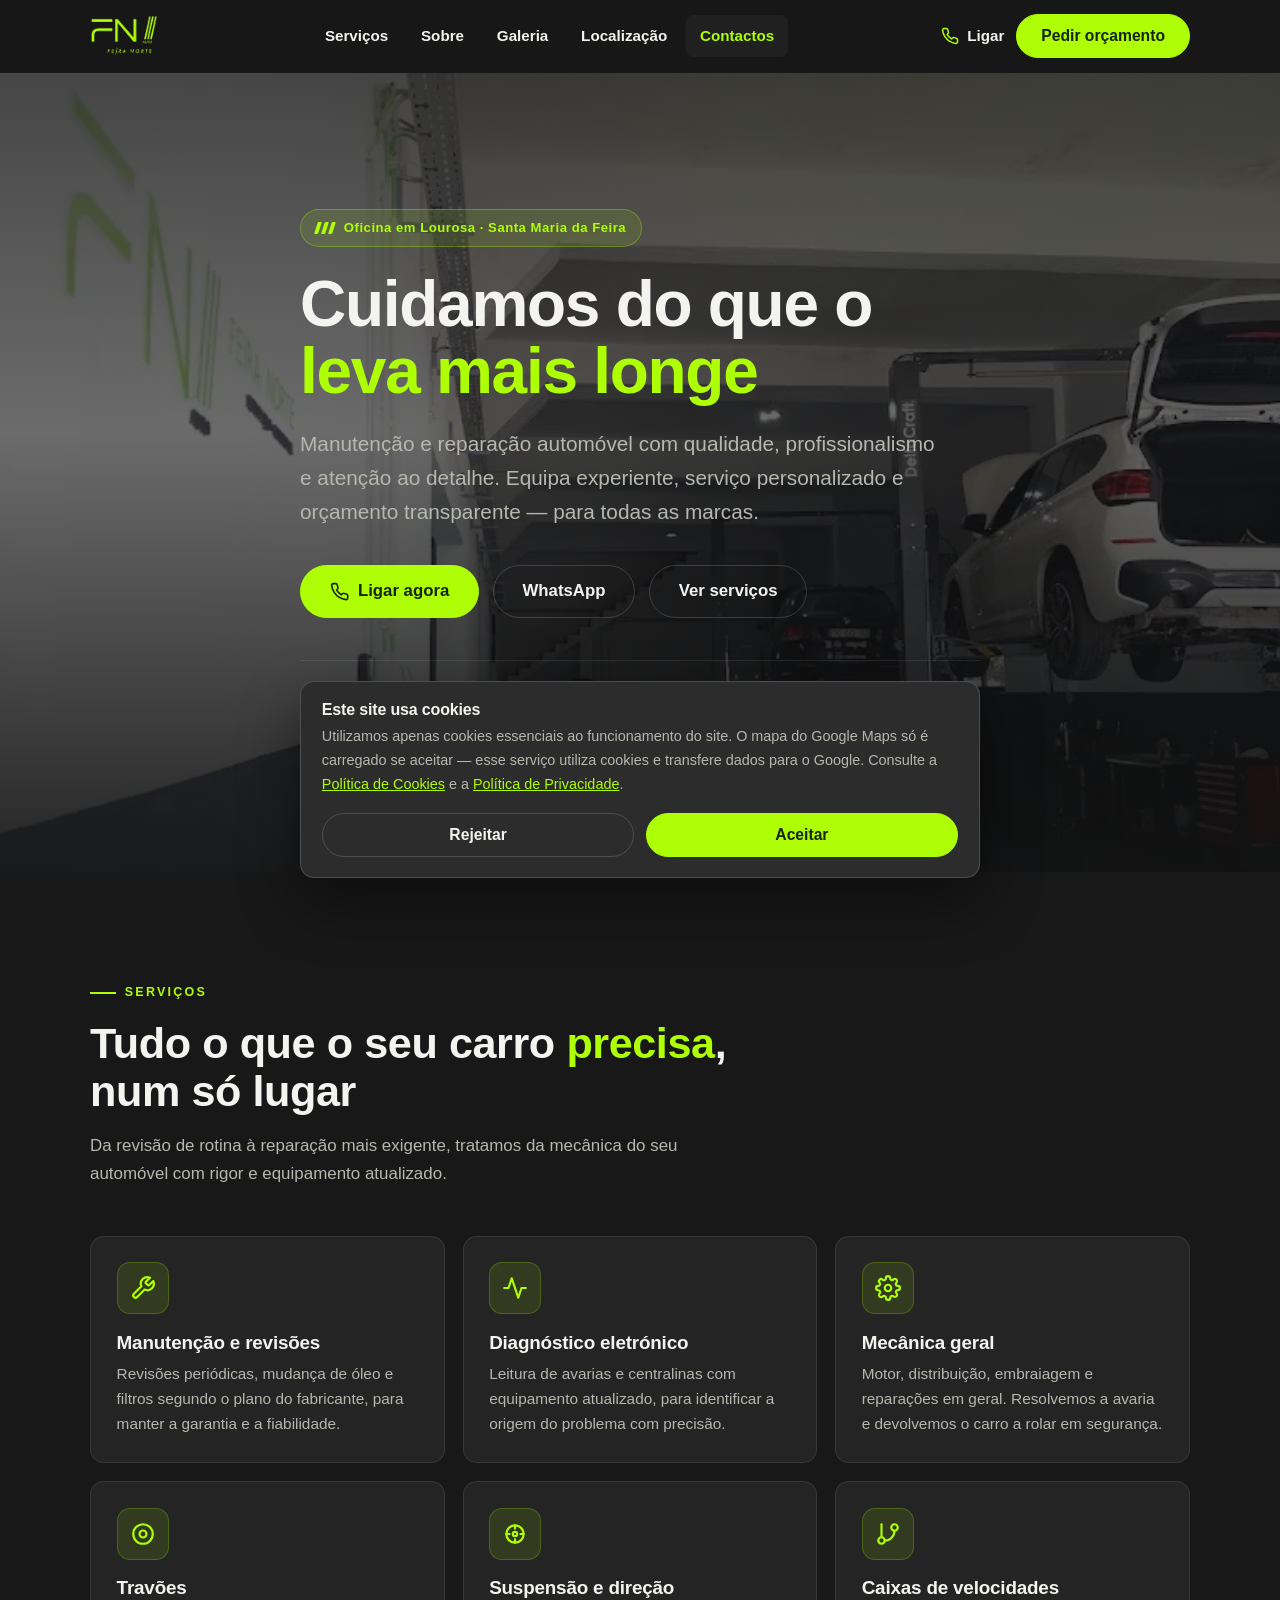
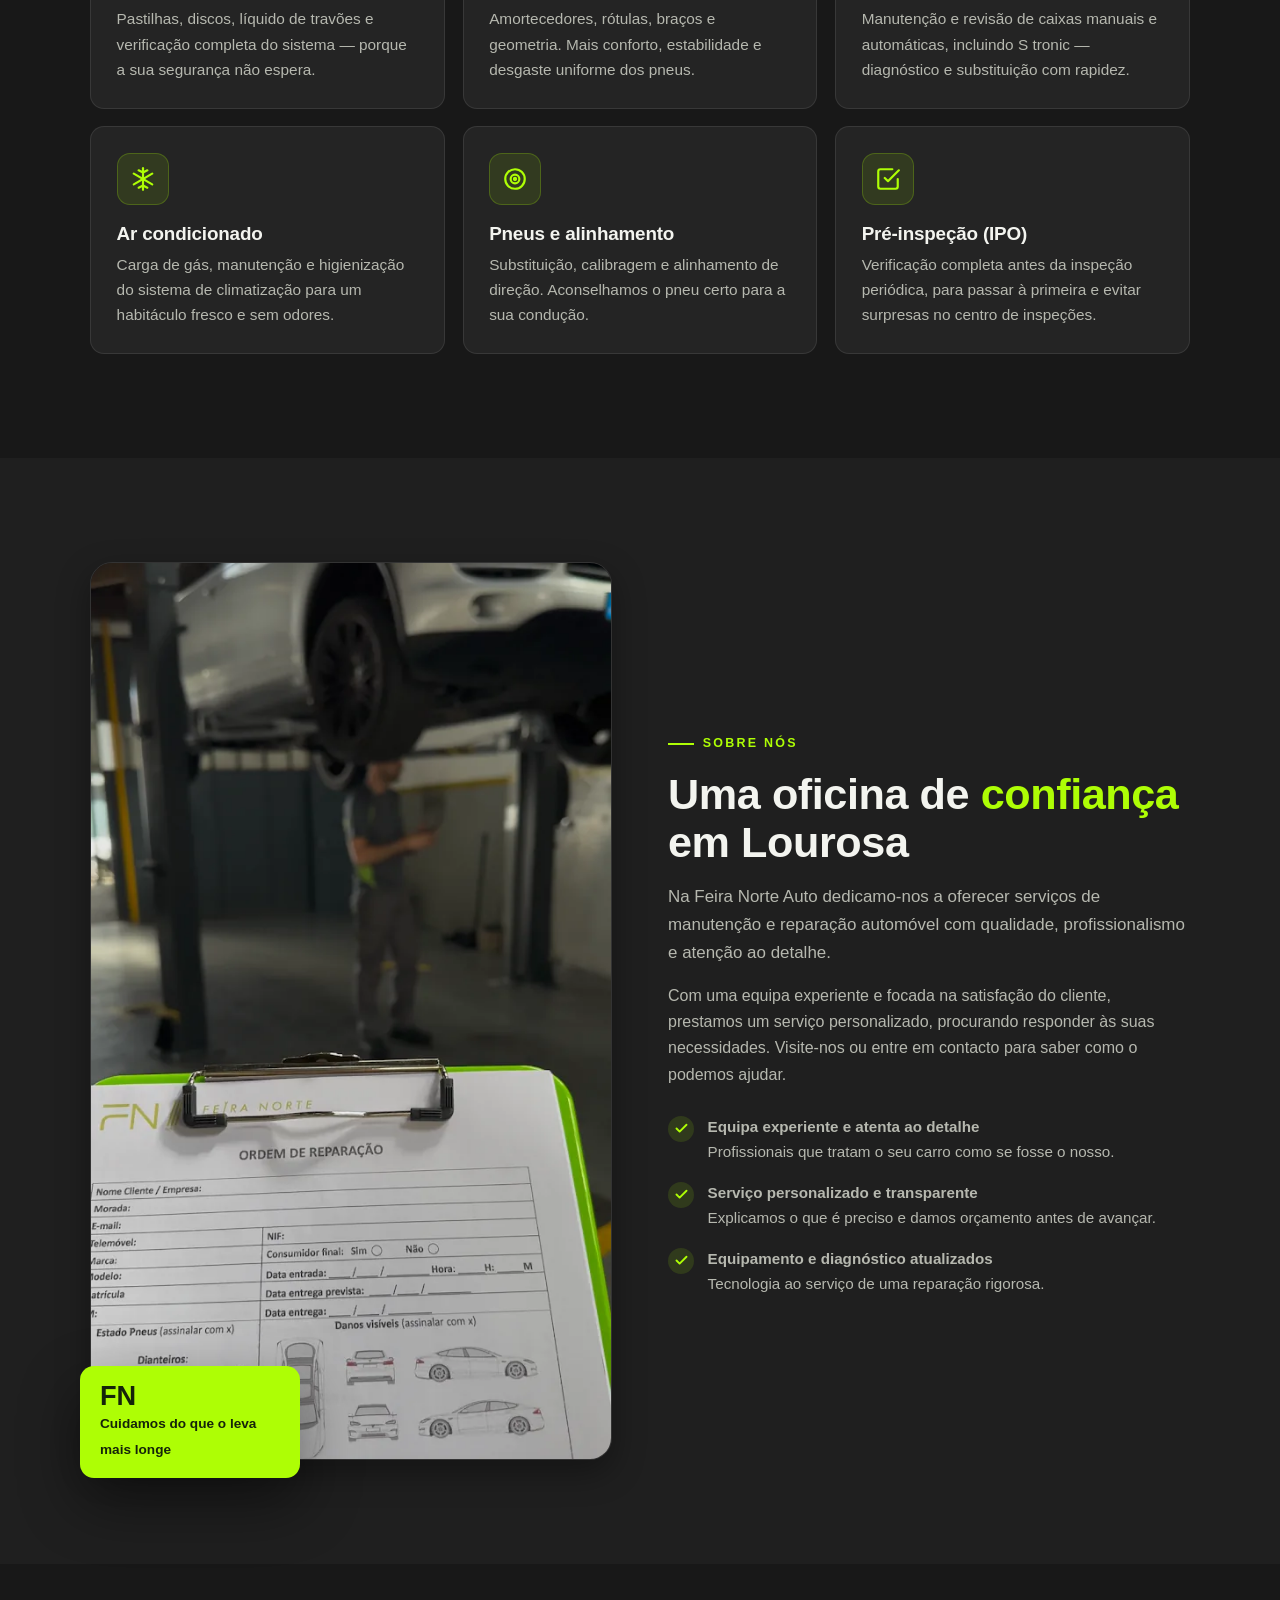
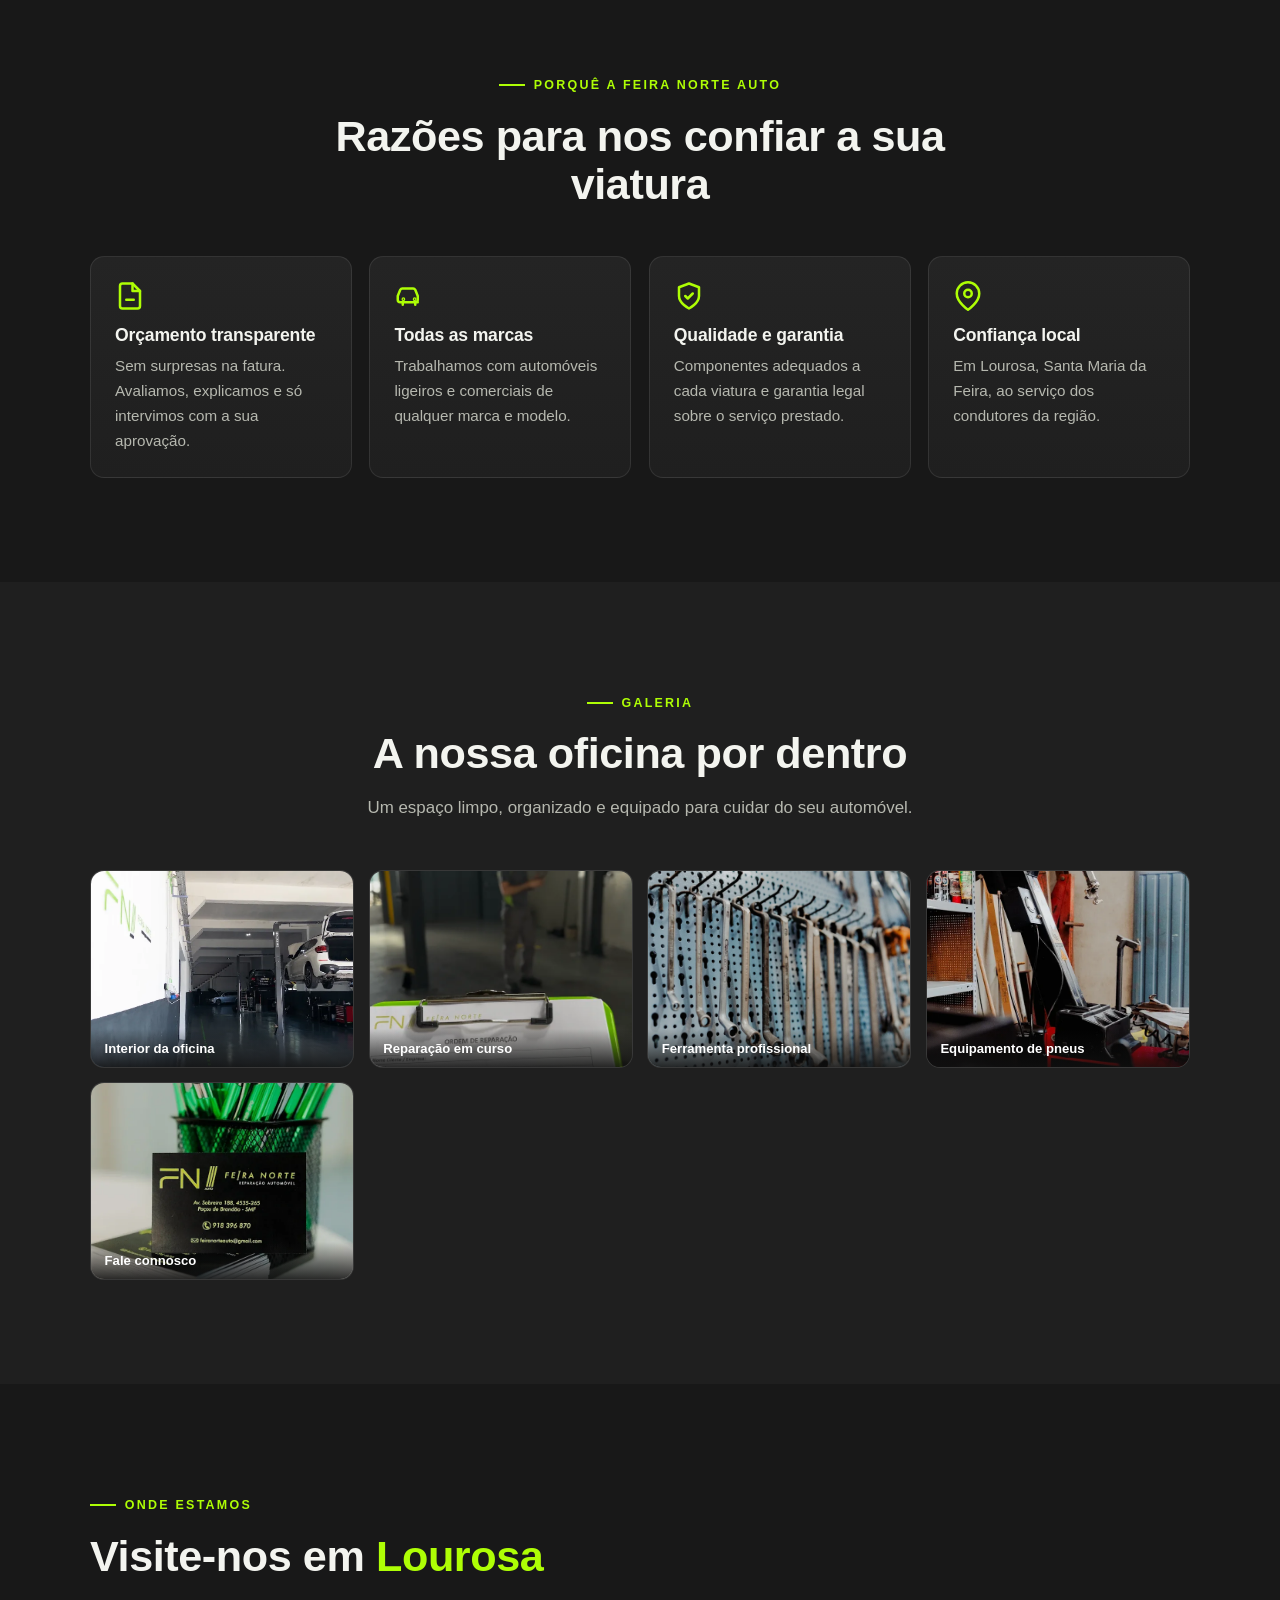
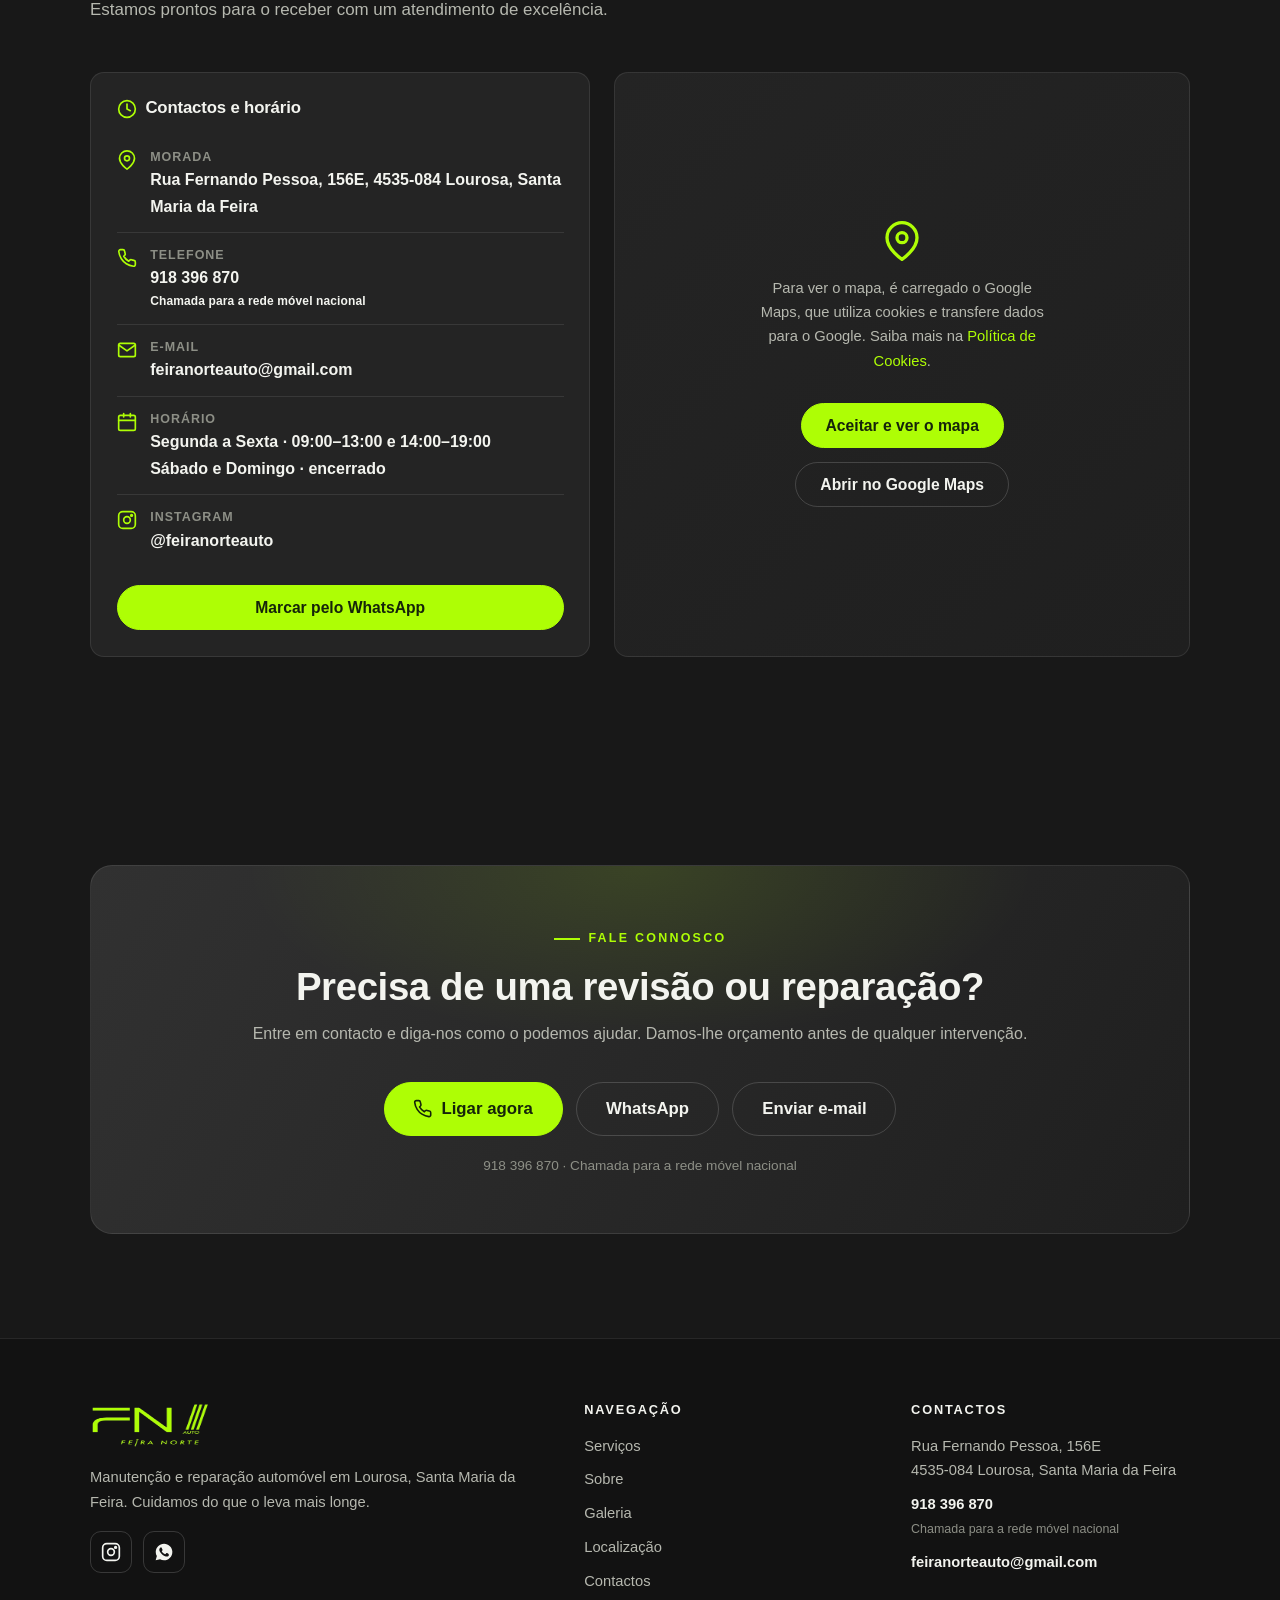
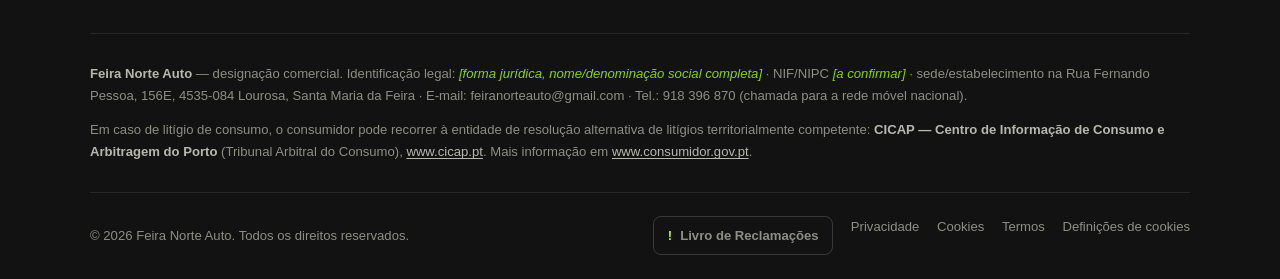
==== index.html @ 7f732c65 "Site institucional Feira Norte Auto (v1) Site estático responsivo para a oficina de reparação automó" ====
<!doctype html>
<html lang="pt-PT">
<head>
  <meta charset="utf-8">
  <meta name="viewport" content="width=device-width, initial-scale=1">
  <title>Feira Norte Auto — Oficina de Reparação Automóvel em Lourosa</title>
  <meta name="description" content="Oficina de reparação automóvel em Lourosa, Santa Maria da Feira. Manutenção, revisões, diagnóstico, travões, suspensão, ar condicionado e pneus. Mecânica geral para todas as marcas. Cuidamos do que o leva mais longe.">
  <link rel="canonical" href="https://renatovalente5.github.io/FeiraNorteAuto/">
  <meta name="theme-color" content="#181818">
  <meta name="robots" content="index, follow">

  <!-- Open Graph / Twitter -->
  <meta property="og:type" content="website">
  <meta property="og:locale" content="pt_PT">
  <meta property="og:site_name" content="Feira Norte Auto">
  <meta property="og:title" content="Feira Norte Auto — Oficina de Reparação Automóvel em Lourosa">
  <meta property="og:description" content="Manutenção e reparação automóvel com qualidade, profissionalismo e atenção ao detalhe. Mecânica geral em Lourosa, Santa Maria da Feira.">
  <meta property="og:url" content="https://renatovalente5.github.io/FeiraNorteAuto/">
  <meta property="og:image" content="https://renatovalente5.github.io/FeiraNorteAuto/assets/img/og-image.jpg">
  <meta property="og:image:width" content="1200">
  <meta property="og:image:height" content="630">
  <meta property="og:image:alt" content="Logótipo Feira Norte Auto sobre o interior da oficina">
  <meta name="twitter:card" content="summary_large_image">
  <meta name="twitter:title" content="Feira Norte Auto — Oficina de Reparação Automóvel em Lourosa">
  <meta name="twitter:description" content="Mecânica geral, revisões, diagnóstico e mais. Cuidamos do que o leva mais longe.">
  <meta name="twitter:image" content="https://renatovalente5.github.io/FeiraNorteAuto/assets/img/og-image.jpg">
  <meta name="twitter:image:alt" content="Logótipo Feira Norte Auto sobre o interior da oficina">

  <!-- Favicons -->
  <link rel="icon" href="assets/favicon/favicon.ico" sizes="any">
  <link rel="icon" type="image/png" href="assets/favicon/favicon-32.png" sizes="32x32">
  <link rel="apple-touch-icon" href="assets/favicon/apple-touch-icon.png">
  <link rel="manifest" href="site.webmanifest">

  <link rel="preload" as="image" href="assets/img/oficina-interior.webp">
  <link rel="stylesheet" href="assets/css/styles.css?v=1">

  <script type="application/ld+json">
  {
    "@context": "https://schema.org",
    "@type": "AutoRepair",
    "@id": "https://renatovalente5.github.io/FeiraNorteAuto/#business",
    "name": "Feira Norte Auto",
    "image": "https://renatovalente5.github.io/FeiraNorteAuto/assets/img/og-image.jpg",
    "logo": "https://renatovalente5.github.io/FeiraNorteAuto/assets/img/logo.png",
    "url": "https://renatovalente5.github.io/FeiraNorteAuto/",
    "telephone": "+351918396870",
    "email": "feiranorteauto@gmail.com",
    "slogan": "Cuidamos do que o leva mais longe",
    "priceRange": "€€",
    "currenciesAccepted": "EUR",
    "address": {
      "@type": "PostalAddress",
      "streetAddress": "Rua Fernando Pessoa, 156E",
      "addressLocality": "Lourosa",
      "postalCode": "4535-084",
      "addressRegion": "Aveiro",
      "addressCountry": "PT"
    },
    "areaServed": ["Lourosa", "Santa Maria da Feira", "Aveiro"],
    "sameAs": ["https://www.instagram.com/feiranorteauto/"],
    "makesOffer": [
      { "@type": "Offer", "itemOffered": { "@type": "Service", "name": "Manutenção e revisões" } },
      { "@type": "Offer", "itemOffered": { "@type": "Service", "name": "Diagnóstico eletrónico" } },
      { "@type": "Offer", "itemOffered": { "@type": "Service", "name": "Mecânica geral" } },
      { "@type": "Offer", "itemOffered": { "@type": "Service", "name": "Travões" } },
      { "@type": "Offer", "itemOffered": { "@type": "Service", "name": "Suspensão e direção" } },
      { "@type": "Offer", "itemOffered": { "@type": "Service", "name": "Ar condicionado" } },
      { "@type": "Offer", "itemOffered": { "@type": "Service", "name": "Pneus e alinhamento" } },
      { "@type": "Offer", "itemOffered": { "@type": "Service", "name": "Pré-inspeção" } }
    ]
  }
  </script>
</head>
<body>
  <a class="skip-link" href="#main">Saltar para o conteúdo</a>

  <!-- ============ HEADER ============ -->
  <header class="site-header">
    <div class="container nav">
      <a class="brand" href="index.html" aria-label="Feira Norte Auto — página inicial">
        <img src="assets/img/logo.png" alt="Feira Norte Auto" width="120" height="74">
      </a>

      <nav class="nav__links" aria-label="Navegação principal">
        <a href="#servicos">Serviços</a>
        <a href="#sobre">Sobre</a>
        <a href="#galeria">Galeria</a>
        <a href="#localizacao">Localização</a>
        <a href="#contactos">Contactos</a>
      </nav>

      <div class="nav__cta">
        <a class="nav__phone" href="tel:+351918396870" aria-label="Ligar para a Feira Norte Auto">
          <svg viewBox="0 0 24 24" fill="none" stroke="currentColor" stroke-width="2" stroke-linecap="round" stroke-linejoin="round" aria-hidden="true"><path d="M22 16.92v3a2 2 0 0 1-2.18 2 19.79 19.79 0 0 1-8.63-3.07 19.5 19.5 0 0 1-6-6 19.79 19.79 0 0 1-3.07-8.67A2 2 0 0 1 4.11 2h3a2 2 0 0 1 2 1.72c.13.96.36 1.9.7 2.81a2 2 0 0 1-.45 2.11L8.09 9.91a16 16 0 0 0 6 6l1.27-1.27a2 2 0 0 1 2.11-.45c.9.34 1.85.57 2.81.7A2 2 0 0 1 22 16.92z"/></svg>
          Ligar
        </a>
        <a class="btn btn--primary" href="#contactos">Pedir orçamento</a>
      </div>

      <button class="nav__toggle" type="button" aria-label="Abrir menu" aria-expanded="false" aria-controls="mobile-nav">
        <svg class="icon-open" viewBox="0 0 24 24" fill="none" stroke="currentColor" stroke-width="2" stroke-linecap="round" aria-hidden="true"><line x1="3" y1="6" x2="21" y2="6"/><line x1="3" y1="12" x2="21" y2="12"/><line x1="3" y1="18" x2="21" y2="18"/></svg>
        <svg class="icon-close" viewBox="0 0 24 24" fill="none" stroke="currentColor" stroke-width="2" stroke-linecap="round" aria-hidden="true"><line x1="18" y1="6" x2="6" y2="18"/><line x1="6" y1="6" x2="18" y2="18"/></svg>
      </button>
    </div>

    <nav class="nav__links--mobile" id="mobile-nav" aria-label="Navegação principal (telemóvel)">
      <a href="#servicos">Serviços</a>
      <a href="#sobre">Sobre</a>
      <a href="#galeria">Galeria</a>
      <a href="#localizacao">Localização</a>
      <a href="#contactos">Contactos</a>
      <a class="btn btn--primary btn--block" href="tel:+351918396870">Ligar agora</a>
      <a class="btn btn--ghost btn--block" href="https://wa.me/351918396870" target="_blank" rel="noopener">WhatsApp</a>
    </nav>
  </header>

  <main id="main">

    <!-- ============ HERO ============ -->
    <section class="hero">
      <div class="hero__bg" style="background-image:url('assets/img/oficina-interior.webp')"></div>
      <div class="container hero__inner">
        <span class="hero__tag"><span class="slashes" aria-hidden="true"><i></i><i></i><i></i></span> Oficina em Lourosa · Santa Maria da Feira</span>
        <h1>Cuidamos do que o <span class="accent">leva mais longe</span></h1>
        <p class="hero__lead">Manutenção e reparação automóvel com qualidade, profissionalismo e atenção ao detalhe. Equipa experiente, serviço personalizado e orçamento transparente — para todas as marcas.</p>
        <div class="hero__actions">
          <a class="btn btn--primary btn--lg" href="tel:+351918396870">
            <svg viewBox="0 0 24 24" fill="none" stroke="currentColor" stroke-width="2" stroke-linecap="round" stroke-linejoin="round" aria-hidden="true"><path d="M22 16.92v3a2 2 0 0 1-2.18 2 19.79 19.79 0 0 1-8.63-3.07 19.5 19.5 0 0 1-6-6 19.79 19.79 0 0 1-3.07-8.67A2 2 0 0 1 4.11 2h3a2 2 0 0 1 2 1.72c.13.96.36 1.9.7 2.81a2 2 0 0 1-.45 2.11L8.09 9.91a16 16 0 0 0 6 6l1.27-1.27a2 2 0 0 1 2.11-.45c.9.34 1.85.57 2.81.7A2 2 0 0 1 22 16.92z"/></svg>
            Ligar agora
          </a>
          <a class="btn btn--ghost btn--lg" href="https://wa.me/351918396870" target="_blank" rel="noopener">WhatsApp</a>
          <a class="btn btn--ghost btn--lg" href="#servicos">Ver serviços</a>
        </div>
        <div class="hero__meta">
          <div>
            <svg viewBox="0 0 24 24" fill="none" stroke="currentColor" stroke-width="2" stroke-linecap="round" stroke-linejoin="round" aria-hidden="true"><path d="M21 10c0 7-9 13-9 13s-9-6-9-13a9 9 0 0 1 18 0z"/><circle cx="12" cy="10" r="3"/></svg>
            <span>Rua Fernando Pessoa, 156E<small>4535-084 Lourosa</small></span>
          </div>
          <div>
            <svg viewBox="0 0 24 24" fill="none" stroke="currentColor" stroke-width="2" stroke-linecap="round" stroke-linejoin="round" aria-hidden="true"><path d="M14.7 6.3a1 1 0 0 0 0 1.4l1.6 1.6a1 1 0 0 0 1.4 0l3.77-3.77a6 6 0 0 1-7.94 7.94l-6.91 6.91a2.12 2.12 0 0 1-3-3l6.91-6.91a6 6 0 0 1 7.94-7.94l-3.76 3.76z"/></svg>
            <span>Mecânica geral<small>Diagnóstico e reparação</small></span>
          </div>
          <div>
            <svg viewBox="0 0 24 24" fill="none" stroke="currentColor" stroke-width="2" stroke-linecap="round" stroke-linejoin="round" aria-hidden="true"><path d="M9 11l3 3L22 4"/><path d="M21 12v7a2 2 0 0 1-2 2H5a2 2 0 0 1-2-2V5a2 2 0 0 1 2-2h11"/></svg>
            <span>Todas as marcas<small>Ligeiros e comerciais</small></span>
          </div>
        </div>
      </div>
    </section>

    <!-- ============ SERVIÇOS ============ -->
    <section class="section" id="servicos">
      <div class="container">
        <div class="section__head">
          <span class="eyebrow">Serviços</span>
          <h2 class="section__title">Tudo o que o seu carro <em>precisa</em>, num só lugar</h2>
          <p class="section__lead">Da revisão de rotina à reparação mais exigente, tratamos da mecânica do seu automóvel com rigor e equipamento atualizado.</p>
        </div>

        <div class="cards">
          <article class="card">
            <div class="card__icon"><svg viewBox="0 0 24 24" fill="none" stroke="currentColor" stroke-width="2" stroke-linecap="round" stroke-linejoin="round" aria-hidden="true"><path d="M14.7 6.3a1 1 0 0 0 0 1.4l1.6 1.6a1 1 0 0 0 1.4 0l3.77-3.77a6 6 0 0 1-7.94 7.94l-6.91 6.91a2.12 2.12 0 0 1-3-3l6.91-6.91a6 6 0 0 1 7.94-7.94l-3.76 3.76z"/></svg></div>
            <h3>Manutenção e revisões</h3>
            <p>Revisões periódicas, mudança de óleo e filtros segundo o plano do fabricante, para manter a garantia e a fiabilidade.</p>
          </article>
          <article class="card">
            <div class="card__icon"><svg viewBox="0 0 24 24" fill="none" stroke="currentColor" stroke-width="2" stroke-linecap="round" stroke-linejoin="round" aria-hidden="true"><path d="M22 12h-4l-3 9L9 3l-3 9H2"/></svg></div>
            <h3>Diagnóstico eletrónico</h3>
            <p>Leitura de avarias e centralinas com equipamento atualizado, para identificar a origem do problema com precisão.</p>
          </article>
          <article class="card">
            <div class="card__icon"><svg viewBox="0 0 24 24" fill="none" stroke="currentColor" stroke-width="2" stroke-linecap="round" stroke-linejoin="round" aria-hidden="true"><circle cx="12" cy="12" r="3"/><path d="M19.4 15a1.65 1.65 0 0 0 .33 1.82l.06.06a2 2 0 1 1-2.83 2.83l-.06-.06a1.65 1.65 0 0 0-1.82-.33 1.65 1.65 0 0 0-1 1.51V21a2 2 0 0 1-4 0v-.09A1.65 1.65 0 0 0 9 19.4a1.65 1.65 0 0 0-1.82.33l-.06.06a2 2 0 1 1-2.83-2.83l.06-.06a1.65 1.65 0 0 0 .33-1.82 1.65 1.65 0 0 0-1.51-1H3a2 2 0 0 1 0-4h.09A1.65 1.65 0 0 0 4.6 9a1.65 1.65 0 0 0-.33-1.82l-.06-.06a2 2 0 1 1 2.83-2.83l.06.06a1.65 1.65 0 0 0 1.82.33H9a1.65 1.65 0 0 0 1-1.51V3a2 2 0 0 1 4 0v.09a1.65 1.65 0 0 0 1 1.51 1.65 1.65 0 0 0 1.82-.33l.06-.06a2 2 0 1 1 2.83 2.83l-.06.06a1.65 1.65 0 0 0-.33 1.82V9a1.65 1.65 0 0 0 1.51 1H21a2 2 0 0 1 0 4h-.09a1.65 1.65 0 0 0-1.51 1z"/></svg></div>
            <h3>Mecânica geral</h3>
            <p>Motor, distribuição, embraiagem e reparações em geral. Resolvemos a avaria e devolvemos o carro a rolar em segurança.</p>
          </article>
          <article class="card">
            <div class="card__icon"><svg viewBox="0 0 24 24" fill="none" stroke="currentColor" stroke-width="2" stroke-linecap="round" stroke-linejoin="round" aria-hidden="true"><circle cx="12" cy="12" r="9"/><circle cx="12" cy="12" r="3.2"/></svg></div>
            <h3>Travões</h3>
            <p>Pastilhas, discos, líquido de travões e verificação completa do sistema — porque a sua segurança não espera.</p>
          </article>
          <article class="card">
            <div class="card__icon"><svg viewBox="0 0 24 24" fill="none" stroke="currentColor" stroke-width="2" stroke-linecap="round" stroke-linejoin="round" aria-hidden="true"><circle cx="12" cy="12" r="8"/><path d="M12 4v3M12 17v3M4 12h3M17 12h3"/><circle cx="12" cy="12" r="2"/></svg></div>
            <h3>Suspensão e direção</h3>
            <p>Amortecedores, rótulas, braços e geometria. Mais conforto, estabilidade e desgaste uniforme dos pneus.</p>
          </article>
          <article class="card">
            <div class="card__icon"><svg viewBox="0 0 24 24" fill="none" stroke="currentColor" stroke-width="2" stroke-linecap="round" stroke-linejoin="round" aria-hidden="true"><line x1="6" y1="3" x2="6" y2="15"/><circle cx="18" cy="6" r="3"/><circle cx="6" cy="18" r="3"/><path d="M18 9a9 9 0 0 1-9 9"/></svg></div>
            <h3>Caixas de velocidades</h3>
            <p>Manutenção e revisão de caixas manuais e automáticas, incluindo S tronic — diagnóstico e substituição com rapidez.</p>
          </article>
          <article class="card">
            <div class="card__icon"><svg viewBox="0 0 24 24" fill="none" stroke="currentColor" stroke-width="2" stroke-linecap="round" stroke-linejoin="round" aria-hidden="true"><line x1="12" y1="2" x2="12" y2="22"/><path d="M12 6l4-2M12 6 8 4M12 18l4 2M12 18l-4 2"/><line x1="3.5" y1="7" x2="20.5" y2="17"/><line x1="20.5" y1="7" x2="3.5" y2="17"/></svg></div>
            <h3>Ar condicionado</h3>
            <p>Carga de gás, manutenção e higienização do sistema de climatização para um habitáculo fresco e sem odores.</p>
          </article>
          <article class="card">
            <div class="card__icon"><svg viewBox="0 0 24 24" fill="none" stroke="currentColor" stroke-width="2" stroke-linecap="round" stroke-linejoin="round" aria-hidden="true"><circle cx="12" cy="12" r="9"/><circle cx="12" cy="12" r="4"/><circle cx="12" cy="12" r="1"/></svg></div>
            <h3>Pneus e alinhamento</h3>
            <p>Substituição, calibragem e alinhamento de direção. Aconselhamos o pneu certo para a sua condução.</p>
          </article>
          <article class="card">
            <div class="card__icon"><svg viewBox="0 0 24 24" fill="none" stroke="currentColor" stroke-width="2" stroke-linecap="round" stroke-linejoin="round" aria-hidden="true"><path d="M9 11l3 3L22 4"/><path d="M21 12v7a2 2 0 0 1-2 2H5a2 2 0 0 1-2-2V5a2 2 0 0 1 2-2h11"/></svg></div>
            <h3>Pré-inspeção (IPO)</h3>
            <p>Verificação completa antes da inspeção periódica, para passar à primeira e evitar surpresas no centro de inspeções.</p>
          </article>
        </div>
      </div>
    </section>

    <!-- ============ SOBRE ============ -->
    <section class="section section--alt" id="sobre">
      <div class="container about">
        <div class="about__media">
          <img src="assets/img/reparacao-trabalho.webp" alt="Mecânico da Feira Norte Auto a trabalhar numa viatura no elevador, com a ordem de reparação na mão" width="592" height="1020" loading="lazy">
          <div class="about__badge">
            <strong>FN</strong>
            <span>Cuidamos do que o leva mais longe</span>
          </div>
        </div>
        <div class="about__body">
          <span class="eyebrow">Sobre nós</span>
          <h2 class="section__title">Uma oficina de <em>confiança</em> em Lourosa</h2>
          <p class="section__lead">Na Feira Norte Auto dedicamo-nos a oferecer serviços de manutenção e reparação automóvel com qualidade, profissionalismo e atenção ao detalhe.</p>
          <p style="color:var(--muted)">Com uma equipa experiente e focada na satisfação do cliente, prestamos um serviço personalizado, procurando responder às suas necessidades. Visite-nos ou entre em contacto para saber como o podemos ajudar.</p>
          <ul class="feature-list">
            <li><span class="tick"><svg viewBox="0 0 24 24" fill="none" stroke="currentColor" stroke-width="3" stroke-linecap="round" stroke-linejoin="round" aria-hidden="true"><polyline points="20 6 9 17 4 12"/></svg></span><span><strong>Equipa experiente e atenta ao detalhe</strong>Profissionais que tratam o seu carro como se fosse o nosso.</span></li>
            <li><span class="tick"><svg viewBox="0 0 24 24" fill="none" stroke="currentColor" stroke-width="3" stroke-linecap="round" stroke-linejoin="round" aria-hidden="true"><polyline points="20 6 9 17 4 12"/></svg></span><span><strong>Serviço personalizado e transparente</strong>Explicamos o que é preciso e damos orçamento antes de avançar.</span></li>
            <li><span class="tick"><svg viewBox="0 0 24 24" fill="none" stroke="currentColor" stroke-width="3" stroke-linecap="round" stroke-linejoin="round" aria-hidden="true"><polyline points="20 6 9 17 4 12"/></svg></span><span><strong>Equipamento e diagnóstico atualizados</strong>Tecnologia ao serviço de uma reparação rigorosa.</span></li>
          </ul>
        </div>
      </div>
    </section>

    <!-- ============ PORQUÊ NÓS ============ -->
    <section class="section" id="porque">
      <div class="container">
        <div class="section__head center">
          <span class="eyebrow">Porquê a Feira Norte Auto</span>
          <h2 class="section__title">Razões para nos confiar a sua viatura</h2>
        </div>
        <div class="why-grid">
          <div class="why">
            <svg viewBox="0 0 24 24" fill="none" stroke="currentColor" stroke-width="2" stroke-linecap="round" stroke-linejoin="round" aria-hidden="true"><path d="M14 2H6a2 2 0 0 0-2 2v16a2 2 0 0 0 2 2h12a2 2 0 0 0 2-2V8z"/><polyline points="14 2 14 8 20 8"/><line x1="9" y1="15" x2="15" y2="15"/></svg>
            <h3>Orçamento transparente</h3>
            <p>Sem surpresas na fatura. Avaliamos, explicamos e só intervimos com a sua aprovação.</p>
          </div>
          <div class="why">
            <svg viewBox="0 0 24 24" fill="none" stroke="currentColor" stroke-width="2" stroke-linecap="round" stroke-linejoin="round" aria-hidden="true"><path d="M5 17h14M5 17a2 2 0 0 1-2-2v-3l2-5a2 2 0 0 1 2-1h8a2 2 0 0 1 2 1l2 5v3a2 2 0 0 1-2 2M7 17v2M17 17v2"/><circle cx="7.5" cy="14.5" r="0.5"/><circle cx="16.5" cy="14.5" r="0.5"/></svg>
            <h3>Todas as marcas</h3>
            <p>Trabalhamos com automóveis ligeiros e comerciais de qualquer marca e modelo.</p>
          </div>
          <div class="why">
            <svg viewBox="0 0 24 24" fill="none" stroke="currentColor" stroke-width="2" stroke-linecap="round" stroke-linejoin="round" aria-hidden="true"><path d="M12 22s8-4 8-10V5l-8-3-8 3v7c0 6 8 10 8 10z"/><path d="M9 12l2 2 4-4"/></svg>
            <h3>Qualidade e garantia</h3>
            <p>Componentes adequados a cada viatura e garantia legal sobre o serviço prestado.</p>
          </div>
          <div class="why">
            <svg viewBox="0 0 24 24" fill="none" stroke="currentColor" stroke-width="2" stroke-linecap="round" stroke-linejoin="round" aria-hidden="true"><path d="M21 10c0 7-9 13-9 13s-9-6-9-13a9 9 0 0 1 18 0z"/><circle cx="12" cy="10" r="3"/></svg>
            <h3>Confiança local</h3>
            <p>Em Lourosa, Santa Maria da Feira, ao serviço dos condutores da região.</p>
          </div>
        </div>
      </div>
    </section>

    <!-- ============ GALERIA ============ -->
    <section class="section section--alt" id="galeria">
      <div class="container">
        <div class="section__head center">
          <span class="eyebrow">Galeria</span>
          <h2 class="section__title">A nossa oficina por dentro</h2>
          <p class="section__lead">Um espaço limpo, organizado e equipado para cuidar do seu automóvel.</p>
        </div>
        <div class="gallery">
          <button type="button" data-lightbox data-full="assets/img/oficina-interior.webp" data-alt="Interior da oficina Feira Norte Auto com viatura no elevador">
            <img src="assets/img/oficina-interior.webp" alt="Interior da oficina Feira Norte Auto com viatura no elevador" loading="lazy">
            <span class="cap">Interior da oficina</span>
          </button>
          <button type="button" data-lightbox data-full="assets/img/reparacao-trabalho.webp" data-alt="Mecânico a trabalhar numa viatura com ordem de reparação">
            <img src="assets/img/reparacao-trabalho.webp" alt="Mecânico a trabalhar numa viatura com ordem de reparação" loading="lazy">
            <span class="cap">Reparação em curso</span>
          </button>
          <button type="button" data-lightbox data-full="assets/img/ferramentas.webp" data-alt="Conjunto de chaves e ferramentas organizadas na oficina">
            <img src="assets/img/ferramentas.webp" alt="Conjunto de chaves e ferramentas organizadas na oficina" loading="lazy">
            <span class="cap">Ferramenta profissional</span>
          </button>
          <button type="button" data-lightbox data-full="assets/img/equipamento-pneus.webp" data-alt="Máquina de desmontar pneus na oficina Feira Norte Auto">
            <img src="assets/img/equipamento-pneus.webp" alt="Máquina de desmontar pneus na oficina Feira Norte Auto" loading="lazy">
            <span class="cap">Equipamento de pneus</span>
          </button>
          <button type="button" data-lightbox data-full="assets/img/contactos-cartao.webp" data-alt="Cartão de contacto da Feira Norte Auto">
            <img src="assets/img/contactos-cartao.webp" alt="Cartão de contacto da Feira Norte Auto" loading="lazy">
            <span class="cap">Fale connosco</span>
          </button>
        </div>
      </div>
    </section>

    <!-- ============ LOCALIZAÇÃO ============ -->
    <section class="section" id="localizacao">
      <div class="container">
        <div class="section__head">
          <span class="eyebrow">Onde estamos</span>
          <h2 class="section__title">Visite-nos em <em>Lourosa</em></h2>
          <p class="section__lead">Estamos prontos para o receber com um atendimento de excelência.</p>
        </div>

        <div class="location">
          <div class="info-card">
            <h3><svg viewBox="0 0 24 24" fill="none" stroke="currentColor" stroke-width="2" stroke-linecap="round" stroke-linejoin="round" aria-hidden="true"><circle cx="12" cy="12" r="10"/><path d="M12 6v6l4 2"/></svg> Contactos e horário</h3>

            <div class="info-row">
              <svg viewBox="0 0 24 24" fill="none" stroke="currentColor" stroke-width="2" stroke-linecap="round" stroke-linejoin="round" aria-hidden="true"><path d="M21 10c0 7-9 13-9 13s-9-6-9-13a9 9 0 0 1 18 0z"/><circle cx="12" cy="10" r="3"/></svg>
              <span><span class="lbl">Morada</span><span>Rua Fernando Pessoa, 156E, 4535-084 Lourosa, Santa Maria da Feira</span></span>
            </div>

            <div class="info-row">
              <svg viewBox="0 0 24 24" fill="none" stroke="currentColor" stroke-width="2" stroke-linecap="round" stroke-linejoin="round" aria-hidden="true"><path d="M22 16.92v3a2 2 0 0 1-2.18 2 19.79 19.79 0 0 1-8.63-3.07 19.5 19.5 0 0 1-6-6 19.79 19.79 0 0 1-3.07-8.67A2 2 0 0 1 4.11 2h3a2 2 0 0 1 2 1.72c.13.96.36 1.9.7 2.81a2 2 0 0 1-.45 2.11L8.09 9.91a16 16 0 0 0 6 6l1.27-1.27a2 2 0 0 1 2.11-.45c.9.34 1.85.57 2.81.7A2 2 0 0 1 22 16.92z"/></svg>
              <span><span class="lbl">Telefone</span><a href="tel:+351918396870">918 396 870</a><span class="call-cost">Chamada para a rede móvel nacional</span></span>
            </div>

            <div class="info-row">
              <svg viewBox="0 0 24 24" fill="none" stroke="currentColor" stroke-width="2" stroke-linecap="round" stroke-linejoin="round" aria-hidden="true"><path d="M4 4h16a2 2 0 0 1 2 2v12a2 2 0 0 1-2 2H4a2 2 0 0 1-2-2V6a2 2 0 0 1 2-2z"/><polyline points="22,6 12,13 2,6"/></svg>
              <span><span class="lbl">E-mail</span><a href="mailto:feiranorteauto@gmail.com">feiranorteauto@gmail.com</a></span>
            </div>

            <div class="info-row">
              <svg viewBox="0 0 24 24" fill="none" stroke="currentColor" stroke-width="2" stroke-linecap="round" stroke-linejoin="round" aria-hidden="true"><rect x="2" y="4" width="20" height="18" rx="2"/><line x1="2" y1="10" x2="22" y2="10"/><line x1="8" y1="2" x2="8" y2="6"/><line x1="16" y1="2" x2="16" y2="6"/></svg>
              <span><span class="lbl">Horário <!-- TODO cliente: confirmar horário real --></span><span>Segunda a Sexta · 09:00–13:00 e 14:00–19:00<br>Sábado e Domingo · encerrado</span></span>
            </div>

            <div class="info-row">
              <svg viewBox="0 0 24 24" fill="none" stroke="currentColor" stroke-width="2" stroke-linecap="round" stroke-linejoin="round" aria-hidden="true"><rect x="2" y="2" width="20" height="20" rx="5"/><circle cx="12" cy="12" r="4"/><circle cx="17.5" cy="6.5" r="1"/></svg>
              <span><span class="lbl">Instagram</span><a href="https://www.instagram.com/feiranorteauto/" target="_blank" rel="noopener">@feiranorteauto</a></span>
            </div>

            <a class="btn btn--primary btn--block" style="margin-top:1.2rem" href="https://wa.me/351918396870" target="_blank" rel="noopener">Marcar pelo WhatsApp</a>
          </div>

          <div class="map-wrap" id="map-wrap" data-map-src="https://maps.google.com/maps?q=Rua%20Fernando%20Pessoa%20156E%2C%204535-084%20Lourosa&z=16&output=embed">
            <div class="map-consent">
              <svg viewBox="0 0 24 24" fill="none" stroke="currentColor" stroke-width="2" stroke-linecap="round" stroke-linejoin="round" aria-hidden="true"><path d="M21 10c0 7-9 13-9 13s-9-6-9-13a9 9 0 0 1 18 0z"/><circle cx="12" cy="10" r="3"/></svg>
              <p>Para ver o mapa, é carregado o Google Maps, que utiliza cookies e transfere dados para o Google. Saiba mais na <a href="cookies.html">Política de Cookies</a>.</p>
              <button class="btn btn--primary" type="button" id="map-accept">Aceitar e ver o mapa</button>
              <a class="btn btn--ghost" href="https://www.google.com/maps/search/?api=1&query=Rua+Fernando+Pessoa+156E+4535-084+Lourosa" target="_blank" rel="noopener">Abrir no Google Maps</a>
            </div>
          </div>
        </div>
      </div>
    </section>

    <!-- ============ CONTACTO CTA ============ -->
    <section class="section" id="contactos">
      <div class="container">
        <div class="contact-cta">
          <span class="eyebrow" style="justify-content:center">Fale connosco</span>
          <h2>Precisa de uma revisão ou reparação?</h2>
          <p>Entre em contacto e diga-nos como o podemos ajudar. Damos-lhe orçamento antes de qualquer intervenção.</p>
          <div class="hero__actions">
            <a class="btn btn--primary btn--lg" href="tel:+351918396870">
              <svg viewBox="0 0 24 24" fill="none" stroke="currentColor" stroke-width="2" stroke-linecap="round" stroke-linejoin="round" aria-hidden="true"><path d="M22 16.92v3a2 2 0 0 1-2.18 2 19.79 19.79 0 0 1-8.63-3.07 19.5 19.5 0 0 1-6-6 19.79 19.79 0 0 1-3.07-8.67A2 2 0 0 1 4.11 2h3a2 2 0 0 1 2 1.72c.13.96.36 1.9.7 2.81a2 2 0 0 1-.45 2.11L8.09 9.91a16 16 0 0 0 6 6l1.27-1.27a2 2 0 0 1 2.11-.45c.9.34 1.85.57 2.81.7A2 2 0 0 1 22 16.92z"/></svg>
              Ligar agora
            </a>
            <a class="btn btn--ghost btn--lg" href="https://wa.me/351918396870" target="_blank" rel="noopener">WhatsApp</a>
            <a class="btn btn--ghost btn--lg" href="mailto:feiranorteauto@gmail.com">Enviar e-mail</a>
          </div>
          <p style="margin-top:1.2rem;font-size:0.85rem;color:var(--muted-2)">918 396 870 · Chamada para a rede móvel nacional</p>
        </div>
      </div>
    </section>
  </main>

  <!-- ============ FOOTER ============ -->
  <footer class="site-footer">
    <div class="container">
      <div class="footer-grid">
        <div class="footer-col">
          <img src="assets/img/logo.png" alt="Feira Norte Auto" width="120" height="74">
          <p>Manutenção e reparação automóvel em Lourosa, Santa Maria da Feira. Cuidamos do que o leva mais longe.</p>
          <div class="footer-social">
            <a href="https://www.instagram.com/feiranorteauto/" target="_blank" rel="noopener" aria-label="Instagram da Feira Norte Auto">
              <svg viewBox="0 0 24 24" fill="none" stroke="currentColor" stroke-width="2" stroke-linecap="round" stroke-linejoin="round" aria-hidden="true"><rect x="2" y="2" width="20" height="20" rx="5"/><circle cx="12" cy="12" r="4"/><circle cx="17.5" cy="6.5" r="1"/></svg>
            </a>
            <a href="https://wa.me/351918396870" target="_blank" rel="noopener" aria-label="WhatsApp da Feira Norte Auto">
              <svg viewBox="0 0 24 24" fill="currentColor" aria-hidden="true"><path d="M12.04 2c-5.5 0-9.96 4.46-9.96 9.96 0 1.76.46 3.45 1.34 4.95L2 22l5.25-1.38a9.9 9.9 0 0 0 4.79 1.22h.01c5.5 0 9.96-4.46 9.96-9.96S17.54 2 12.04 2zm5.8 14.06c-.24.68-1.4 1.3-1.94 1.38-.5.07-1.12.1-1.8-.11-.42-.13-.95-.31-1.64-.6-2.88-1.25-4.76-4.15-4.9-4.34-.14-.19-1.17-1.56-1.17-2.97 0-1.42.74-2.11 1-2.4.26-.29.57-.36.76-.36.19 0 .38 0 .55.01.18.01.41-.07.64.49.24.57.81 1.96.88 2.1.07.14.12.31.02.5-.09.19-.14.31-.28.48-.14.16-.29.36-.42.49-.14.14-.28.29-.12.57.16.28.71 1.17 1.53 1.9 1.05.94 1.94 1.23 2.22 1.37.28.14.44.12.6-.07.16-.19.69-.81.88-1.09.19-.28.37-.23.62-.14.25.09 1.62.76 1.9.9.28.14.46.21.53.33.07.12.07.66-.17 1.34z"/></svg>
            </a>
          </div>
        </div>

        <div class="footer-col">
          <h3>Navegação</h3>
          <ul>
            <li><a href="#servicos">Serviços</a></li>
            <li><a href="#sobre">Sobre</a></li>
            <li><a href="#galeria">Galeria</a></li>
            <li><a href="#localizacao">Localização</a></li>
            <li><a href="#contactos">Contactos</a></li>
          </ul>
        </div>

        <div class="footer-col footer-contact">
          <h3>Contactos</h3>
          <div>Rua Fernando Pessoa, 156E<br>4535-084 Lourosa, Santa Maria da Feira</div>
          <div><a href="tel:+351918396870">918 396 870</a><br><span style="font-size:0.78rem;color:var(--muted-2)">Chamada para a rede móvel nacional</span></div>
          <div><a href="mailto:feiranorteauto@gmail.com">feiranorteauto@gmail.com</a></div>
        </div>
      </div>

      <!-- Identificação legal (DL 7/2004 art. 10.º) — PLACEHOLDERS a confirmar pelo cliente -->
      <div class="legal-block">
        <p><strong>Feira Norte Auto</strong> — designação comercial. Identificação legal: <span class="placeholder">[forma jurídica, nome/denominação social completa]</span> · NIF/NIPC <span class="placeholder">[a confirmar]</span> · sede/estabelecimento na Rua Fernando Pessoa, 156E, 4535-084 Lourosa, Santa Maria da Feira · E-mail: feiranorteauto@gmail.com · Tel.: 918 396 870 (chamada para a rede móvel nacional).</p>
        <p>Em caso de litígio de consumo, o consumidor pode recorrer à entidade de resolução alternativa de litígios territorialmente competente: <strong>CICAP — Centro de Informação de Consumo e Arbitragem do Porto</strong> (Tribunal Arbitral do Consumo), <a href="https://www.cicap.pt" target="_blank" rel="noopener">www.cicap.pt</a>. Mais informação em <a href="https://www.consumidor.gov.pt" target="_blank" rel="noopener">www.consumidor.gov.pt</a>.</p>
      </div>

      <div class="footer-bottom">
        <span>© <span id="year">2026</span> Feira Norte Auto. Todos os direitos reservados.</span>
        <nav aria-label="Ligações legais">
          <a href="https://www.livroreclamacoes.pt" target="_blank" rel="noopener" class="reclamacoes"><b>!</b> Livro de Reclamações</a>
          <a href="privacidade.html">Privacidade</a>
          <a href="cookies.html">Cookies</a>
          <a href="termos.html">Termos</a>
          <a href="#" data-cookie-settings>Definições de cookies</a>
        </nav>
      </div>
    </div>
  </footer>

  <!-- ============ LIGHTBOX ============ -->
  <div class="lightbox" id="lightbox" role="dialog" aria-modal="true" aria-label="Imagem ampliada">
    <button class="lightbox__close" type="button" aria-label="Fechar"><svg viewBox="0 0 24 24" fill="none" stroke="currentColor" stroke-width="2" stroke-linecap="round" aria-hidden="true"><line x1="18" y1="6" x2="6" y2="18"/><line x1="6" y1="6" x2="18" y2="18"/></svg></button>
    <button class="lightbox__nav prev" type="button" aria-label="Imagem anterior"><svg viewBox="0 0 24 24" fill="none" stroke="currentColor" stroke-width="2" stroke-linecap="round" stroke-linejoin="round" aria-hidden="true"><polyline points="15 18 9 12 15 6"/></svg></button>
    <img src="" alt="">
    <button class="lightbox__nav next" type="button" aria-label="Imagem seguinte"><svg viewBox="0 0 24 24" fill="none" stroke="currentColor" stroke-width="2" stroke-linecap="round" stroke-linejoin="round" aria-hidden="true"><polyline points="9 18 15 12 9 6"/></svg></button>
    <p class="lightbox__caption"></p>
  </div>

  <!-- ============ COOKIE BANNER ============ -->
  <div class="cookiebar" id="cookiebar" role="region" aria-live="polite" aria-label="Aviso de cookies">
    <h3>Este site usa cookies</h3>
    <p>Utilizamos apenas cookies essenciais ao funcionamento do site. O mapa do Google Maps só é carregado se aceitar — esse serviço utiliza cookies e transfere dados para o Google. Consulte a <a href="cookies.html">Política de Cookies</a> e a <a href="privacidade.html">Política de Privacidade</a>.</p>
    <div class="cookiebar__actions">
      <button class="btn btn--ghost" type="button" id="cookie-reject">Rejeitar</button>
      <button class="btn btn--primary" type="button" id="cookie-accept">Aceitar</button>
    </div>
  </div>

  <script src="assets/js/main.js?v=1"></script>
</body>
</html>
---- assets/css/styles.css ----
/* ==========================================================================
   Feira Norte Auto — styles
   Brand: dark charcoal (#313131) + neon lime (#AEFE05). Performance/automotive.
   Plain CSS, mobile-first, WCAG 2.1 AA aware.
   ========================================================================== */

/* ---------- Design tokens ---------- */
:root {
  --bg:          #181818;
  --bg-2:        #1f1f1f;
  --surface:     #242424;
  --surface-2:   #2c2c2c;
  --charcoal:    #313131;
  --line:        rgba(255, 255, 255, 0.09);
  --line-strong: rgba(255, 255, 255, 0.16);

  --accent:      #aefe05;   /* neon lime */
  --accent-2:    #c4ff52;   /* lighter for hover */
  --accent-dim:  #8fd400;
  --accent-ink:  #15240a;   /* dark text on lime */

  --text:        #f3f4ef;
  --muted:       #b6b8af;   /* AA on --bg */
  --muted-2:     #8d8f86;

  --danger:      #ff6b6b;

  --radius:      14px;
  --radius-sm:   10px;
  --radius-lg:   22px;

  --shadow:      0 12px 32px rgba(0, 0, 0, 0.35);
  --shadow-lg:   0 24px 60px rgba(0, 0, 0, 0.45);

  --container:   1180px;
  --gutter:      clamp(1.1rem, 4vw, 2.5rem);
  --section-y:   clamp(3.75rem, 9vw, 6.5rem);

  --ease:        cubic-bezier(0.22, 0.61, 0.36, 1);

  --font: -apple-system, BlinkMacSystemFont, "Segoe UI", Roboto, Oxygen,
          Ubuntu, Cantarell, "Helvetica Neue", Arial, sans-serif;
}

/* ---------- Reset / base ---------- */
*, *::before, *::after { box-sizing: border-box; }

html {
  scroll-behavior: smooth;
  -webkit-text-size-adjust: 100%;
  scroll-padding-top: 88px;
}

body {
  margin: 0;
  font-family: var(--font);
  background: var(--bg);
  color: var(--text);
  line-height: 1.65;
  font-size: 1rem;
  -webkit-font-smoothing: antialiased;
  text-rendering: optimizeLegibility;
  overflow-x: hidden;
}

img, svg, video { max-width: 100%; display: block; height: auto; }
a { color: var(--accent); text-decoration: none; }
a:hover { color: var(--accent-2); }
ul { margin: 0; padding: 0; list-style: none; }
h1, h2, h3, h4 { margin: 0; line-height: 1.12; font-weight: 800; letter-spacing: -0.01em; }
p { margin: 0 0 1rem; }
p:last-child { margin-bottom: 0; }

:focus-visible {
  outline: 3px solid var(--accent);
  outline-offset: 3px;
  border-radius: 4px;
}

@media (prefers-reduced-motion: reduce) {
  html { scroll-behavior: auto; }
  *, *::before, *::after {
    animation-duration: 0.001ms !important;
    transition-duration: 0.001ms !important;
    scroll-behavior: auto !important;
  }
}

/* ---------- Helpers ---------- */
.container {
  width: 100%;
  max-width: var(--container);
  margin-inline: auto;
  padding-inline: var(--gutter);
}

.skip-link {
  position: absolute;
  left: 50%;
  transform: translateX(-50%) translateY(-200%);
  top: 8px;
  z-index: 1000;
  background: var(--accent);
  color: var(--accent-ink);
  padding: 0.6rem 1.1rem;
  border-radius: 8px;
  font-weight: 700;
  transition: transform 0.2s var(--ease);
}
.skip-link:focus { transform: translateX(-50%) translateY(0); color: var(--accent-ink); }

.visually-hidden {
  position: absolute !important;
  width: 1px; height: 1px;
  padding: 0; margin: -1px;
  overflow: hidden; clip: rect(0 0 0 0);
  white-space: nowrap; border: 0;
}

.eyebrow {
  display: inline-flex;
  align-items: center;
  gap: 0.55rem;
  font-size: 0.78rem;
  font-weight: 700;
  letter-spacing: 0.18em;
  text-transform: uppercase;
  color: var(--accent);
  margin: 0 0 1rem;
}
.eyebrow::before {
  content: "";
  width: 26px; height: 0;
  border-top: 2px solid var(--accent);
  display: inline-block;
}

/* diagonal "//" brand motif */
.slashes { display: inline-flex; gap: 3px; transform: skewX(-18deg); }
.slashes i { width: 4px; height: 0.9em; background: var(--accent); border-radius: 1px; display: block; }

.section { padding-block: var(--section-y); }
.section--alt { background: var(--bg-2); }
.section__head { max-width: 640px; margin-bottom: clamp(2rem, 5vw, 3rem); }
.section__head.center { margin-inline: auto; text-align: center; }
.section__head.center .eyebrow { justify-content: center; }
.section__title { font-size: clamp(1.7rem, 4.6vw, 2.7rem); }
.section__title em { color: var(--accent); font-style: normal; }
.section__lead { color: var(--muted); font-size: 1.06rem; margin-top: 1rem; }

/* ---------- Buttons ---------- */
.btn {
  --btn-bg: var(--accent);
  display: inline-flex;
  align-items: center;
  justify-content: center;
  gap: 0.55rem;
  padding: 0.85rem 1.5rem;
  border-radius: 999px;
  border: 1.5px solid transparent;
  font: inherit;
  font-weight: 700;
  font-size: 0.98rem;
  line-height: 1;
  cursor: pointer;
  text-align: center;
  transition: transform 0.18s var(--ease), background 0.2s, color 0.2s, border-color 0.2s, box-shadow 0.2s;
}
.btn svg { width: 1.15em; height: 1.15em; flex: none; }
.btn--primary { background: var(--accent); color: var(--accent-ink); border-color: var(--accent); }
.btn--primary:hover { background: var(--accent-2); border-color: var(--accent-2); color: var(--accent-ink); transform: translateY(-2px); box-shadow: 0 10px 26px rgba(174, 254, 5, 0.22); }
.btn--ghost { background: transparent; color: var(--text); border-color: var(--line-strong); }
.btn--ghost:hover { border-color: var(--accent); color: var(--accent); transform: translateY(-2px); }
.btn--lg { padding: 1rem 1.8rem; font-size: 1.05rem; }
.btn--block { width: 100%; }

/* ---------- Header / nav ---------- */
.site-header {
  position: sticky;
  top: 0;
  z-index: 100;
  background: rgba(24, 24, 24, 0.72);
  backdrop-filter: saturate(140%) blur(12px);
  -webkit-backdrop-filter: saturate(140%) blur(12px);
  border-bottom: 1px solid transparent;
  transition: background 0.25s, border-color 0.25s;
}
.site-header.scrolled {
  background: rgba(20, 20, 20, 0.92);
  border-bottom-color: var(--line);
}
.nav {
  display: flex;
  align-items: center;
  justify-content: space-between;
  gap: 1rem;
  min-height: 72px;
}
.brand { display: inline-flex; align-items: center; gap: 0.7rem; }
.brand img { height: 42px; width: auto; }
.brand:hover { color: var(--text); }

.nav__links {
  display: flex;
  align-items: center;
  gap: 0.35rem;
}
.nav__links a {
  color: var(--text);
  font-weight: 600;
  font-size: 0.95rem;
  padding: 0.55rem 0.85rem;
  border-radius: 8px;
  transition: color 0.2s, background 0.2s;
}
.nav__links a:hover, .nav__links a.is-active { color: var(--accent); background: rgba(255,255,255,0.04); }

.nav__cta { display: flex; align-items: center; gap: 0.75rem; }
.nav__phone {
  display: inline-flex; align-items: center; gap: 0.5rem;
  color: var(--text); font-weight: 700; font-size: 0.95rem;
}
.nav__phone:hover { color: var(--accent); }
.nav__phone svg { width: 18px; height: 18px; color: var(--accent); }

.nav__toggle {
  display: none;
  background: transparent;
  border: 1.5px solid var(--line-strong);
  border-radius: 10px;
  width: 46px; height: 46px;
  color: var(--text);
  cursor: pointer;
  align-items: center;
  justify-content: center;
}
.nav__toggle svg { width: 24px; height: 24px; }
.nav__toggle .icon-close { display: none; }
.nav__toggle[aria-expanded="true"] .icon-open { display: none; }
.nav__toggle[aria-expanded="true"] .icon-close { display: block; }

/* mobile drawer is hidden on desktop; shown only via the toggle at <=880px */
.nav__links--mobile { display: none; }

/* ---------- Hero ---------- */
.hero {
  position: relative;
  isolation: isolate;
  padding-block: clamp(4rem, 13vw, 8.5rem);
  overflow: hidden;
}
.hero__bg {
  position: absolute;
  inset: 0;
  z-index: -2;
  background-size: cover;
  background-position: center 38%;
}
.hero::after {
  content: "";
  position: absolute;
  inset: 0;
  z-index: -1;
  background:
    linear-gradient(180deg, rgba(18,18,18,0.78) 0%, rgba(18,18,18,0.62) 45%, rgba(18,18,18,0.92) 100%),
    radial-gradient(80% 60% at 80% 0%, rgba(174,254,5,0.10), transparent 60%);
}
.hero__inner { max-width: 760px; }
.hero__tag {
  display: inline-flex; align-items: center; gap: 0.6rem;
  background: rgba(174,254,5,0.10);
  border: 1px solid rgba(174,254,5,0.30);
  color: var(--accent);
  padding: 0.45rem 0.95rem;
  border-radius: 999px;
  font-size: 0.82rem; font-weight: 700; letter-spacing: 0.04em;
  margin-bottom: 1.5rem;
}
.hero h1 {
  font-size: clamp(2.2rem, 7vw, 4rem);
  line-height: 1.04;
  letter-spacing: -0.02em;
}
.hero h1 .accent { color: var(--accent); }
.hero__lead {
  font-size: clamp(1.05rem, 2.5vw, 1.3rem);
  color: var(--muted);
  margin-top: 1.4rem;
  max-width: 56ch;
}
.hero__actions { display: flex; flex-wrap: wrap; gap: 0.85rem; margin-top: 2.2rem; }
.hero__meta {
  display: flex; flex-wrap: wrap; gap: 1.2rem 2rem;
  margin-top: 2.6rem;
  padding-top: 1.8rem;
  border-top: 1px solid var(--line);
}
.hero__meta div { display: flex; align-items: center; gap: 0.6rem; color: var(--text); font-weight: 600; font-size: 0.95rem; }
.hero__meta svg { width: 20px; height: 20px; color: var(--accent); flex: none; }
.hero__meta span { display: block; }
.hero__meta small { display: block; color: var(--muted-2); font-weight: 500; font-size: 0.8rem; }

/* ---------- Services ---------- */
.cards {
  display: grid;
  grid-template-columns: repeat(auto-fill, minmax(265px, 1fr));
  gap: 1.1rem;
}
.card {
  background: var(--surface);
  border: 1px solid var(--line);
  border-radius: var(--radius);
  padding: 1.6rem;
  transition: transform 0.22s var(--ease), border-color 0.22s, background 0.22s;
}
.card:hover { transform: translateY(-4px); border-color: rgba(174,254,5,0.40); background: var(--surface-2); }
.card__icon {
  width: 52px; height: 52px;
  display: grid; place-items: center;
  border-radius: 13px;
  background: rgba(174,254,5,0.10);
  border: 1px solid rgba(174,254,5,0.22);
  margin-bottom: 1.1rem;
}
.card__icon svg { width: 26px; height: 26px; color: var(--accent); }
.card h3 { font-size: 1.18rem; margin-bottom: 0.5rem; }
.card p { color: var(--muted); font-size: 0.96rem; }

/* ---------- About ---------- */
.about {
  display: grid;
  grid-template-columns: 1fr;
  gap: clamp(2rem, 5vw, 3.5rem);
  align-items: center;
}
.about__media { position: relative; }
.about__media img {
  width: 100%;
  border-radius: var(--radius-lg);
  border: 1px solid var(--line);
  object-fit: cover;
  box-shadow: var(--shadow);
}
.about__badge {
  position: absolute;
  left: -10px; bottom: -18px;
  background: var(--accent);
  color: var(--accent-ink);
  border-radius: var(--radius);
  padding: 1rem 1.25rem;
  box-shadow: var(--shadow-lg);
  max-width: 220px;
}
.about__badge strong { display: block; font-size: 1.7rem; line-height: 1; }
.about__badge span { font-size: 0.85rem; font-weight: 600; }
.feature-list { display: grid; gap: 1rem; margin-top: 1.6rem; }
.feature-list li { display: flex; gap: 0.85rem; align-items: flex-start; }
.feature-list .tick {
  flex: none; width: 26px; height: 26px; border-radius: 50%;
  background: rgba(174,254,5,0.12); display: grid; place-items: center; margin-top: 2px;
}
.feature-list .tick svg { width: 15px; height: 15px; color: var(--accent); }
.feature-list strong { display: block; }
.feature-list span { color: var(--muted); font-size: 0.95rem; }

/* ---------- Why / stats ---------- */
.why-grid {
  display: grid;
  grid-template-columns: repeat(auto-fit, minmax(220px, 1fr));
  gap: 1.1rem;
}
.why {
  border: 1px solid var(--line);
  border-radius: var(--radius);
  padding: 1.5rem;
  background: linear-gradient(180deg, var(--surface), var(--bg-2));
}
.why svg { width: 30px; height: 30px; color: var(--accent); margin-bottom: 0.9rem; }
.why h3 { font-size: 1.1rem; margin-bottom: 0.45rem; }
.why p { color: var(--muted); font-size: 0.95rem; }

/* ---------- Gallery ---------- */
.gallery {
  display: grid;
  grid-template-columns: repeat(auto-fill, minmax(220px, 1fr));
  gap: 0.9rem;
}
.gallery button {
  padding: 0; border: 1px solid var(--line); background: var(--surface);
  border-radius: var(--radius); overflow: hidden; cursor: pointer;
  position: relative; aspect-ratio: 4 / 3;
  transition: transform 0.22s var(--ease), border-color 0.22s;
}
.gallery button:hover { transform: translateY(-3px); border-color: rgba(174,254,5,0.4); }
.gallery img { width: 100%; height: 100%; object-fit: cover; }
.gallery .cap {
  position: absolute; left: 0; right: 0; bottom: 0;
  padding: 0.7rem 0.85rem;
  background: linear-gradient(0deg, rgba(15,15,15,0.85), transparent);
  color: #fff; font-size: 0.82rem; font-weight: 600; text-align: left;
}

/* ---------- Lightbox ---------- */
.lightbox {
  position: fixed; inset: 0; z-index: 300;
  display: none;
  align-items: center; justify-content: center;
  background: rgba(8,8,8,0.92);
  padding: clamp(1rem, 4vw, 3rem);
}
.lightbox.open { display: flex; }
.lightbox img { max-width: 100%; max-height: 84vh; border-radius: 10px; box-shadow: var(--shadow-lg); }
.lightbox__close, .lightbox__nav {
  position: absolute; background: rgba(255,255,255,0.08); border: 1px solid var(--line-strong);
  color: #fff; width: 50px; height: 50px; border-radius: 50%; cursor: pointer;
  display: grid; place-items: center; transition: background 0.2s, color 0.2s;
}
.lightbox__close:hover, .lightbox__nav:hover { background: var(--accent); color: var(--accent-ink); }
.lightbox__close { top: 18px; right: 18px; }
.lightbox__nav svg, .lightbox__close svg { width: 24px; height: 24px; }
.lightbox__nav { top: 50%; transform: translateY(-50%); }
.lightbox__nav.prev { left: 16px; }
.lightbox__nav.next { right: 16px; }
.lightbox__caption { position: absolute; bottom: 22px; left: 0; right: 0; text-align: center; color: var(--muted); font-size: 0.9rem; }

/* ---------- Location / map ---------- */
.location {
  display: grid;
  grid-template-columns: 1fr;
  gap: 1.5rem;
}
.info-card {
  background: var(--surface);
  border: 1px solid var(--line);
  border-radius: var(--radius);
  padding: 1.6rem;
}
.info-card h3 { font-size: 1.05rem; margin-bottom: 1rem; display: flex; align-items: center; gap: 0.55rem; }
.info-card h3 svg { width: 20px; height: 20px; color: var(--accent); }
.info-row { display: flex; gap: 0.85rem; padding: 0.75rem 0; border-top: 1px solid var(--line); align-items: flex-start; }
.info-row:first-of-type { border-top: 0; }
.info-row svg { width: 20px; height: 20px; color: var(--accent); flex: none; margin-top: 3px; }
.info-row .lbl { display: block; font-size: 0.78rem; text-transform: uppercase; letter-spacing: 0.08em; color: var(--muted-2); }
.info-row a, .info-row span { color: var(--text); font-weight: 600; }
.info-row a:hover { color: var(--accent); }
.call-cost { display: block; font-size: 0.75rem; color: var(--muted-2); font-weight: 500; letter-spacing: 0.01em; }

.map-wrap {
  position: relative;
  border-radius: var(--radius);
  overflow: hidden;
  border: 1px solid var(--line);
  min-height: 340px;
  background:
    linear-gradient(135deg, var(--surface), var(--bg-2));
}
.map-wrap iframe { width: 100%; height: 100%; min-height: 340px; border: 0; display: block; }
.map-consent {
  position: absolute; inset: 0;
  display: flex; flex-direction: column; align-items: center; justify-content: center;
  gap: 0.9rem; text-align: center; padding: 1.5rem;
}
.map-consent svg { width: 40px; height: 40px; color: var(--accent); }
.map-consent p { color: var(--muted); max-width: 36ch; font-size: 0.92rem; }

/* ---------- Contact CTA ---------- */
.contact-cta {
  background: linear-gradient(120deg, var(--charcoal), var(--bg-2));
  border: 1px solid var(--line);
  border-radius: var(--radius-lg);
  padding: clamp(2rem, 5vw, 3.5rem);
  text-align: center;
  position: relative;
  overflow: hidden;
}
.contact-cta::before {
  content: "";
  position: absolute; inset: 0;
  background: radial-gradient(60% 80% at 50% 0%, rgba(174,254,5,0.12), transparent 60%);
  pointer-events: none;
}
.contact-cta h2 { font-size: clamp(1.6rem, 4.5vw, 2.4rem); position: relative; }
.contact-cta p { color: var(--muted); margin-top: 0.8rem; position: relative; }
.contact-cta .hero__actions { justify-content: center; position: relative; }

/* ---------- Footer ---------- */
.site-footer {
  background: #121212;
  border-top: 1px solid var(--line);
  padding-block: clamp(2.8rem, 6vw, 4rem) 1.5rem;
  font-size: 0.92rem;
  color: var(--muted);
}
.footer-grid {
  display: grid;
  grid-template-columns: 1.6fr 1fr 1fr;
  gap: clamp(1.8rem, 4vw, 3rem);
}
.footer-grid img { height: 46px; margin-bottom: 1rem; }
.footer-col h3 {
  font-size: 0.8rem; text-transform: uppercase; letter-spacing: 0.14em;
  color: var(--text); margin-bottom: 1rem; font-weight: 700;
}
.footer-col ul { display: grid; gap: 0.6rem; }
.footer-col a { color: var(--muted); }
.footer-col a:hover { color: var(--accent); }
.footer-contact div { margin-bottom: 0.6rem; color: var(--muted); }
.footer-contact a { color: var(--text); font-weight: 600; }
.footer-social { display: flex; gap: 0.7rem; margin-top: 1.1rem; }
.footer-social a {
  width: 42px; height: 42px; border-radius: 11px;
  border: 1px solid var(--line-strong); display: grid; place-items: center; color: var(--text);
  transition: border-color 0.2s, color 0.2s, transform 0.2s;
}
.footer-social a:hover { border-color: var(--accent); color: var(--accent); transform: translateY(-2px); }
.footer-social svg { width: 20px; height: 20px; }

.legal-block {
  margin-top: 2.5rem;
  padding-top: 1.8rem;
  border-top: 1px solid var(--line);
  font-size: 0.82rem;
  color: var(--muted-2);
  line-height: 1.7;
}
.legal-block p { margin-bottom: 0.7rem; }
.legal-block strong { color: var(--muted); }
.legal-block .placeholder { color: var(--accent-dim); font-style: italic; }
.legal-block a { color: var(--muted); text-decoration: underline; text-underline-offset: 2px; }
.legal-block a:hover { color: var(--accent); }

.footer-bottom {
  display: flex; flex-wrap: wrap; gap: 0.8rem 1.5rem;
  justify-content: space-between; align-items: center;
  margin-top: 1.8rem; padding-top: 1.4rem;
  border-top: 1px solid var(--line);
  font-size: 0.82rem; color: var(--muted-2);
}
.footer-bottom nav { display: flex; flex-wrap: wrap; gap: 0.4rem 1.1rem; }
.footer-bottom a { color: var(--muted-2); }
.footer-bottom a:hover { color: var(--accent); }

.reclamacoes {
  display: inline-flex; align-items: center; gap: 0.5rem;
  border: 1px solid var(--line-strong); border-radius: 8px;
  padding: 0.5rem 0.85rem; color: var(--text); font-weight: 600; font-size: 0.82rem;
}
.reclamacoes:hover { border-color: var(--accent); color: var(--accent); }
.reclamacoes b { color: var(--accent); }

/* ---------- Cookie banner ---------- */
.cookiebar {
  position: fixed;
  left: 50%;
  bottom: clamp(0.8rem, 2vw, 1.4rem);
  transform: translateX(-50%);
  width: min(680px, calc(100% - 1.6rem));
  z-index: 400;
  background: var(--surface-2);
  border: 1px solid var(--line-strong);
  border-radius: var(--radius);
  box-shadow: var(--shadow-lg);
  padding: 1.2rem 1.3rem;
  display: none;
}
.cookiebar.show { display: block; }
body.nav-open .cookiebar.show { display: none; }
.cookiebar p { font-size: 0.9rem; color: var(--muted); }
.cookiebar h3 { font-size: 1rem; margin-bottom: 0.4rem; }
.cookiebar a { text-decoration: underline; }
.cookiebar__actions { display: flex; flex-wrap: wrap; gap: 0.7rem; margin-top: 1rem; }
.cookiebar__actions .btn { flex: 1 1 160px; }

/* ---------- Legal / content pages ---------- */
.page-hero {
  padding-block: clamp(3rem, 8vw, 5rem) clamp(1.5rem, 4vw, 2.5rem);
  border-bottom: 1px solid var(--line);
  background: var(--bg-2);
}
.page-hero h1 { font-size: clamp(1.8rem, 5vw, 2.8rem); }
.page-hero p { color: var(--muted); margin-top: 0.7rem; }
.breadcrumbs { font-size: 0.85rem; color: var(--muted-2); margin-bottom: 1rem; }
.breadcrumbs a { color: var(--muted); }

.prose { max-width: 760px; }
.prose h2 { font-size: 1.4rem; margin: 2.4rem 0 0.9rem; }
.prose h3 { font-size: 1.12rem; margin: 1.7rem 0 0.6rem; color: var(--accent); }
.prose p, .prose li { color: var(--muted); }
.prose ul { list-style: disc; padding-left: 1.3rem; margin: 0 0 1rem; display: grid; gap: 0.45rem; }
.prose ul li { padding-left: 0.2rem; }
.prose a { text-decoration: underline; text-underline-offset: 2px; }
.prose strong { color: var(--text); }
.prose .updated { font-size: 0.85rem; color: var(--muted-2); }
.prose table { width: 100%; border-collapse: collapse; margin: 1rem 0; font-size: 0.92rem; }
.prose th, .prose td { text-align: left; padding: 0.7rem 0.8rem; border: 1px solid var(--line); vertical-align: top; }
.prose th { background: var(--surface); color: var(--text); }
.callout {
  background: rgba(174,254,5,0.06);
  border: 1px solid rgba(174,254,5,0.25);
  border-radius: var(--radius-sm);
  padding: 1rem 1.2rem;
  margin: 1.4rem 0;
  color: var(--muted);
  font-size: 0.92rem;
}

/* 404 */
.notfound { min-height: 62vh; display: grid; place-items: center; text-align: center; padding-block: 4rem; }
.notfound .big { font-size: clamp(4rem, 18vw, 9rem); color: var(--accent); line-height: 1; font-weight: 800; }

/* ---------- Responsive ---------- */
@media (min-width: 760px) {
  .about { grid-template-columns: 1fr 1fr; }
  .location { grid-template-columns: 1fr 1.15fr; align-items: stretch; }
}

@media (max-width: 880px) {
  .nav__links, .nav__phone { display: none; }
  .nav__toggle { display: inline-flex; }

  /* anchored to the header (which is the containing block because of its
     backdrop-filter), with explicit height so it fills the viewport */
  .nav__links--mobile {
    display: none;
    position: absolute;
    top: 100%;
    left: 0;
    right: 0;
    height: calc(100vh - 72px);
    height: calc(100dvh - 72px);
    z-index: 99;
    background: var(--bg);
    flex-direction: column;
    align-items: stretch;
    gap: 0.2rem;
    padding: 1.2rem var(--gutter) 2rem;
    overflow-y: auto;
    border-top: 1px solid var(--line);
  }
  .nav__links--mobile.open { display: flex; }
  .nav__links--mobile a { font-size: 1.15rem; padding: 0.95rem 0.5rem; border-bottom: 1px solid var(--line); border-radius: 0; }
  .nav__links--mobile .btn { margin-top: 1.2rem; border-bottom: 0; }
  body.nav-open { overflow: hidden; }
}

@media (max-width: 720px) {
  .footer-grid { grid-template-columns: 1fr; gap: 2rem; }
  .footer-bottom { justify-content: flex-start; }
  .about__badge { position: static; margin-top: 1rem; max-width: none; }
  .hero__meta { gap: 1rem 1.5rem; }
}

@media (max-width: 420px) {
  .hero__actions .btn, .cookiebar__actions .btn { width: 100%; }
}
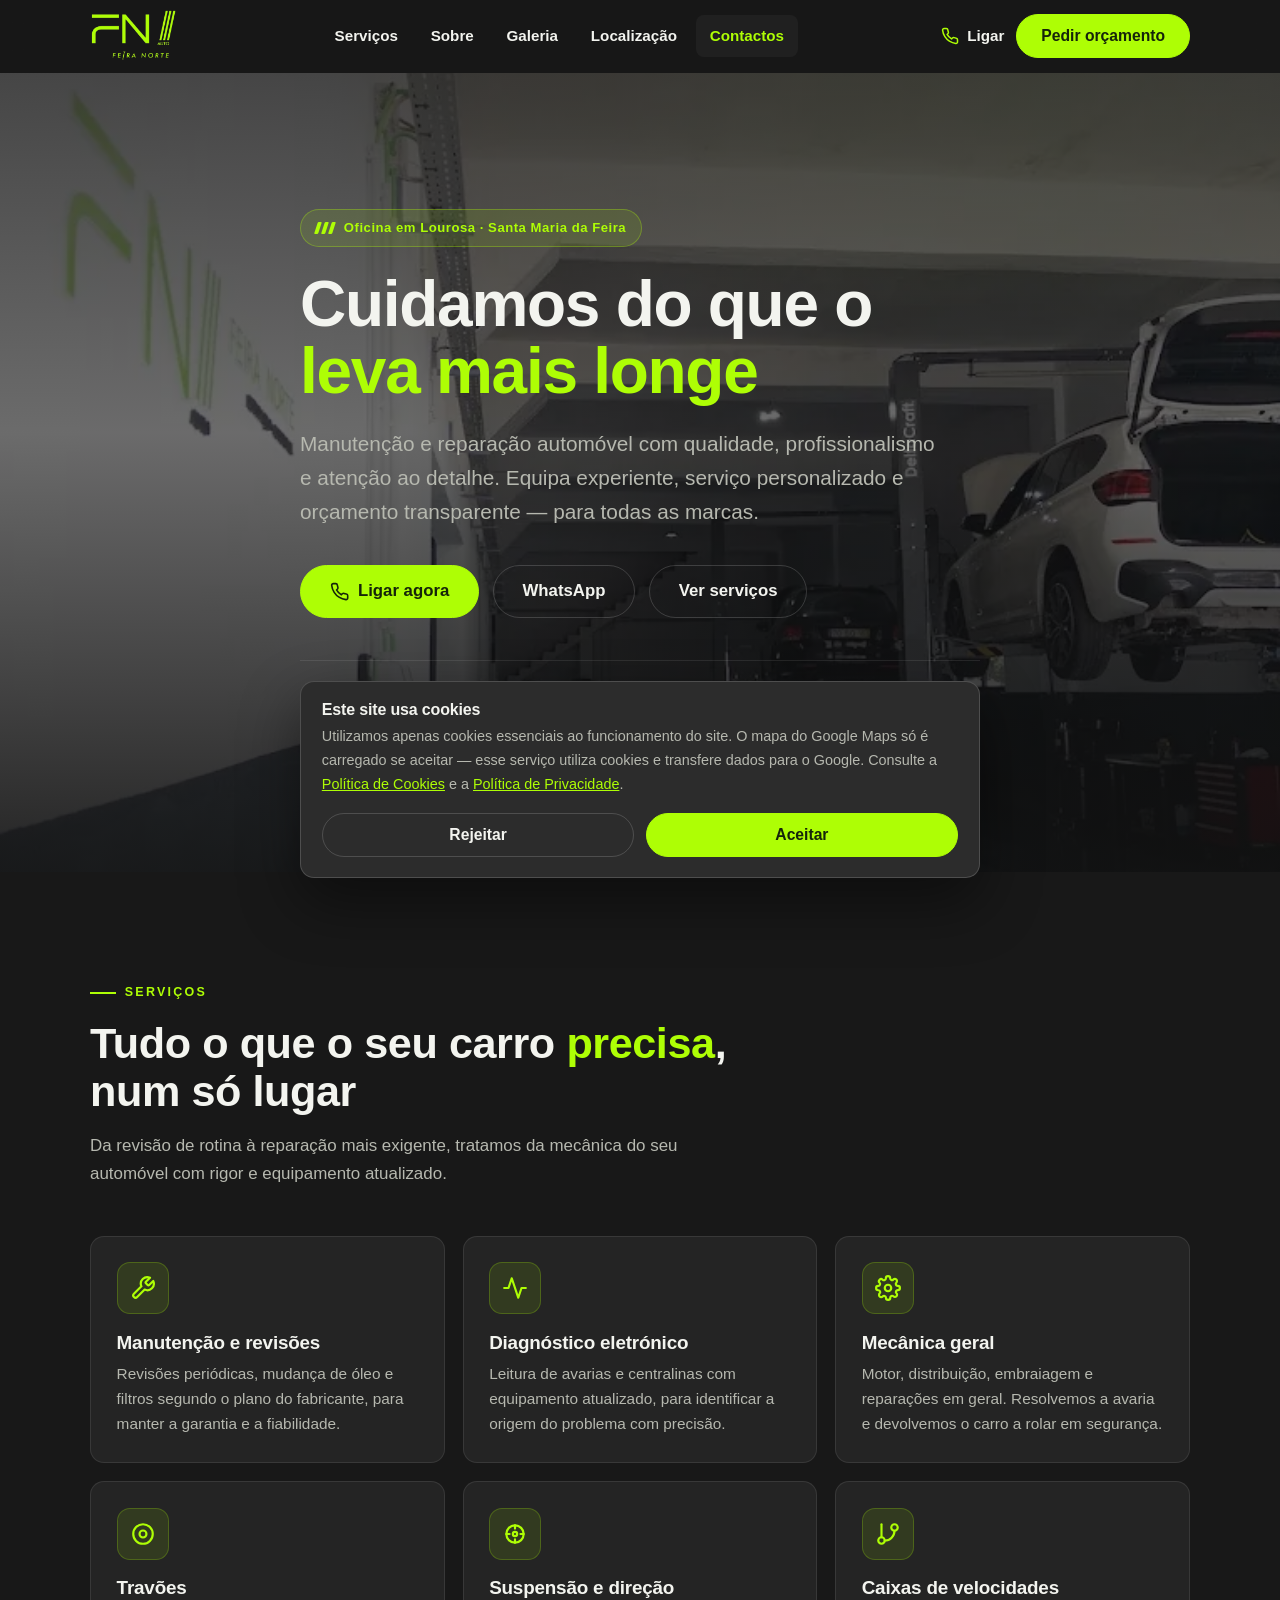
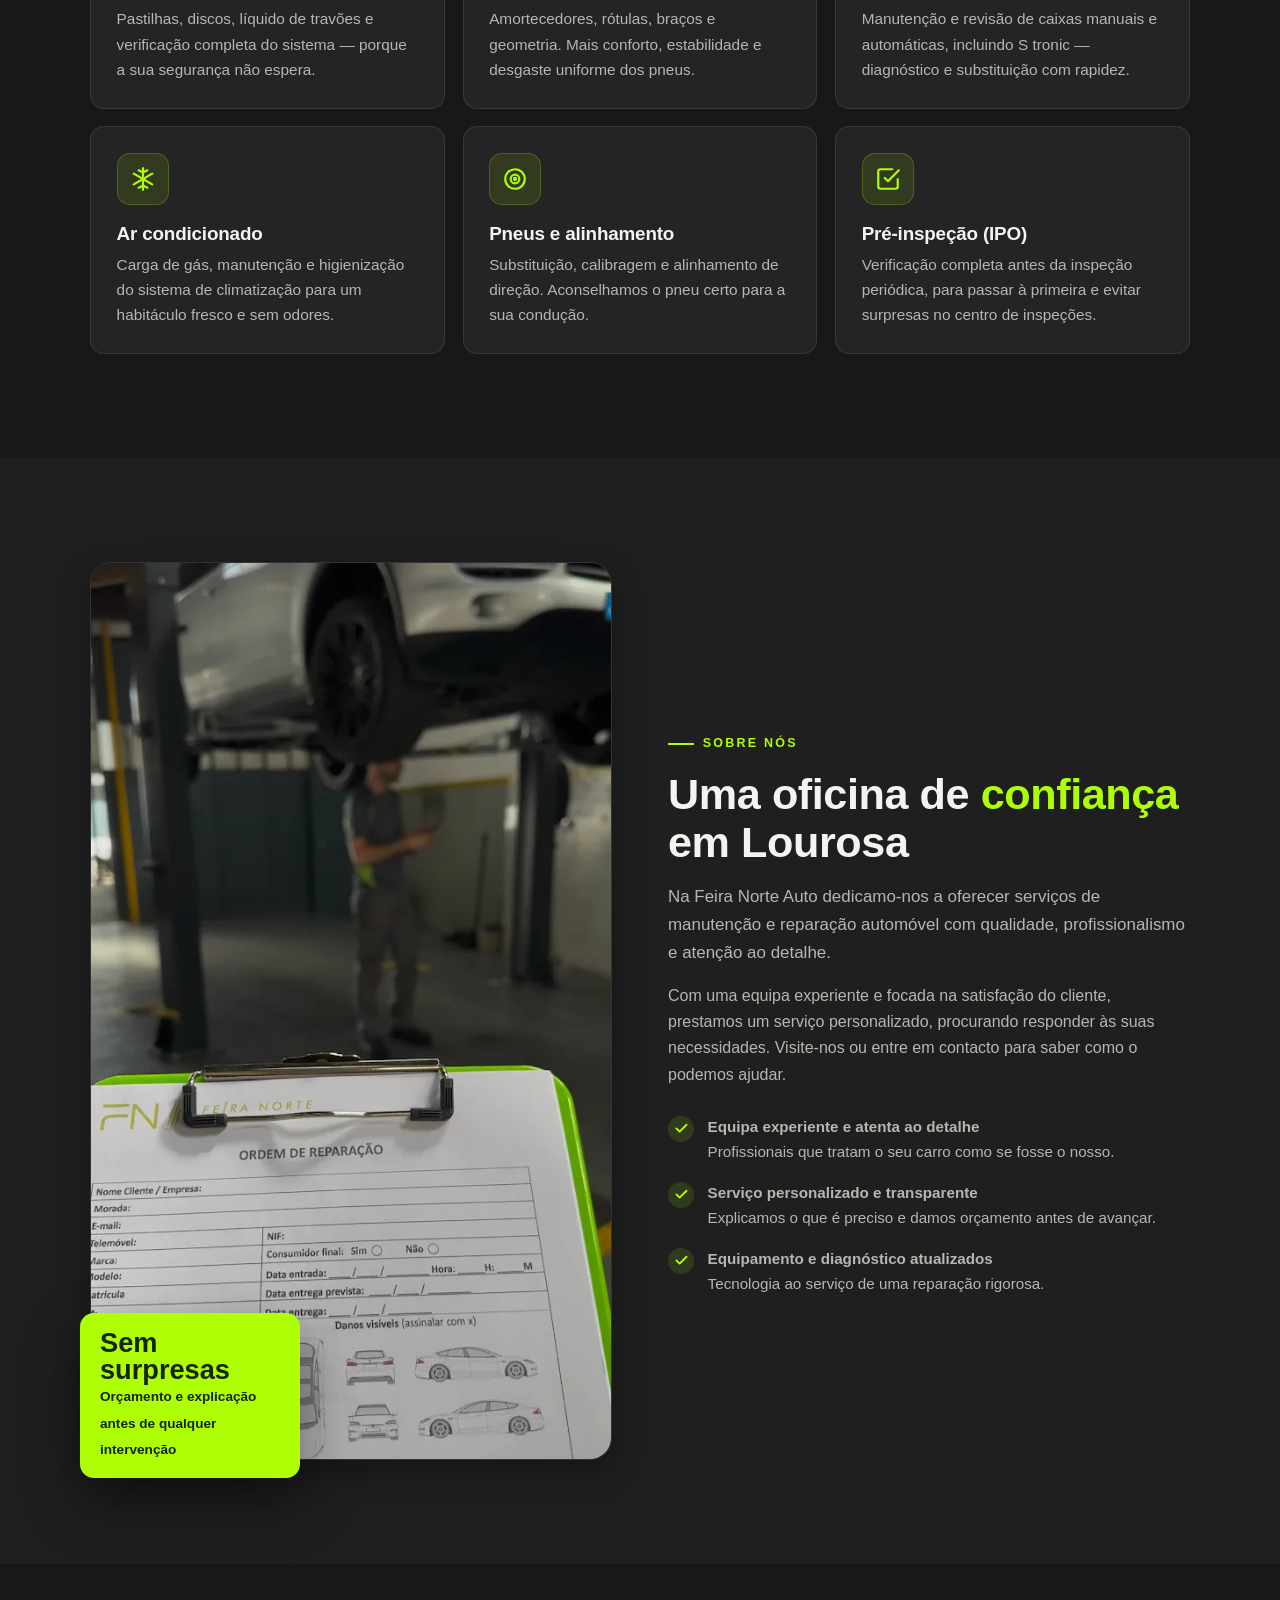
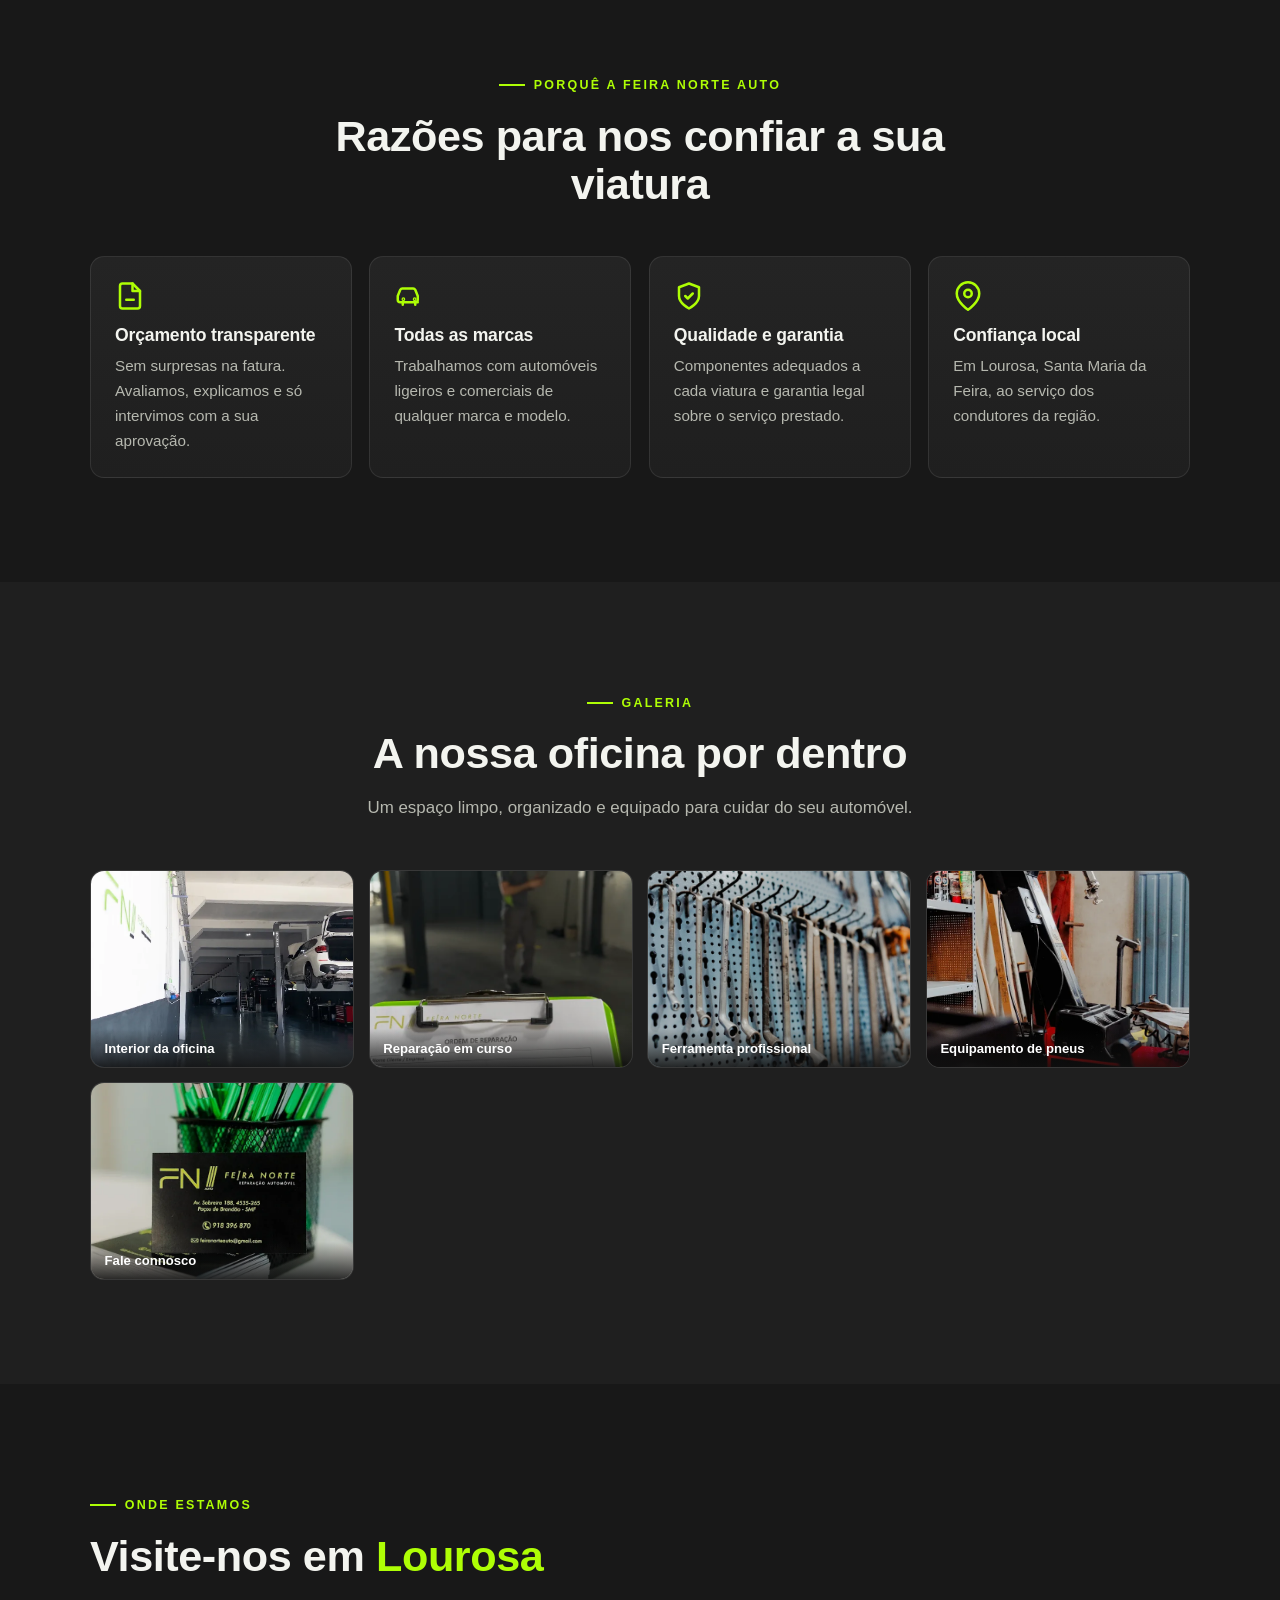
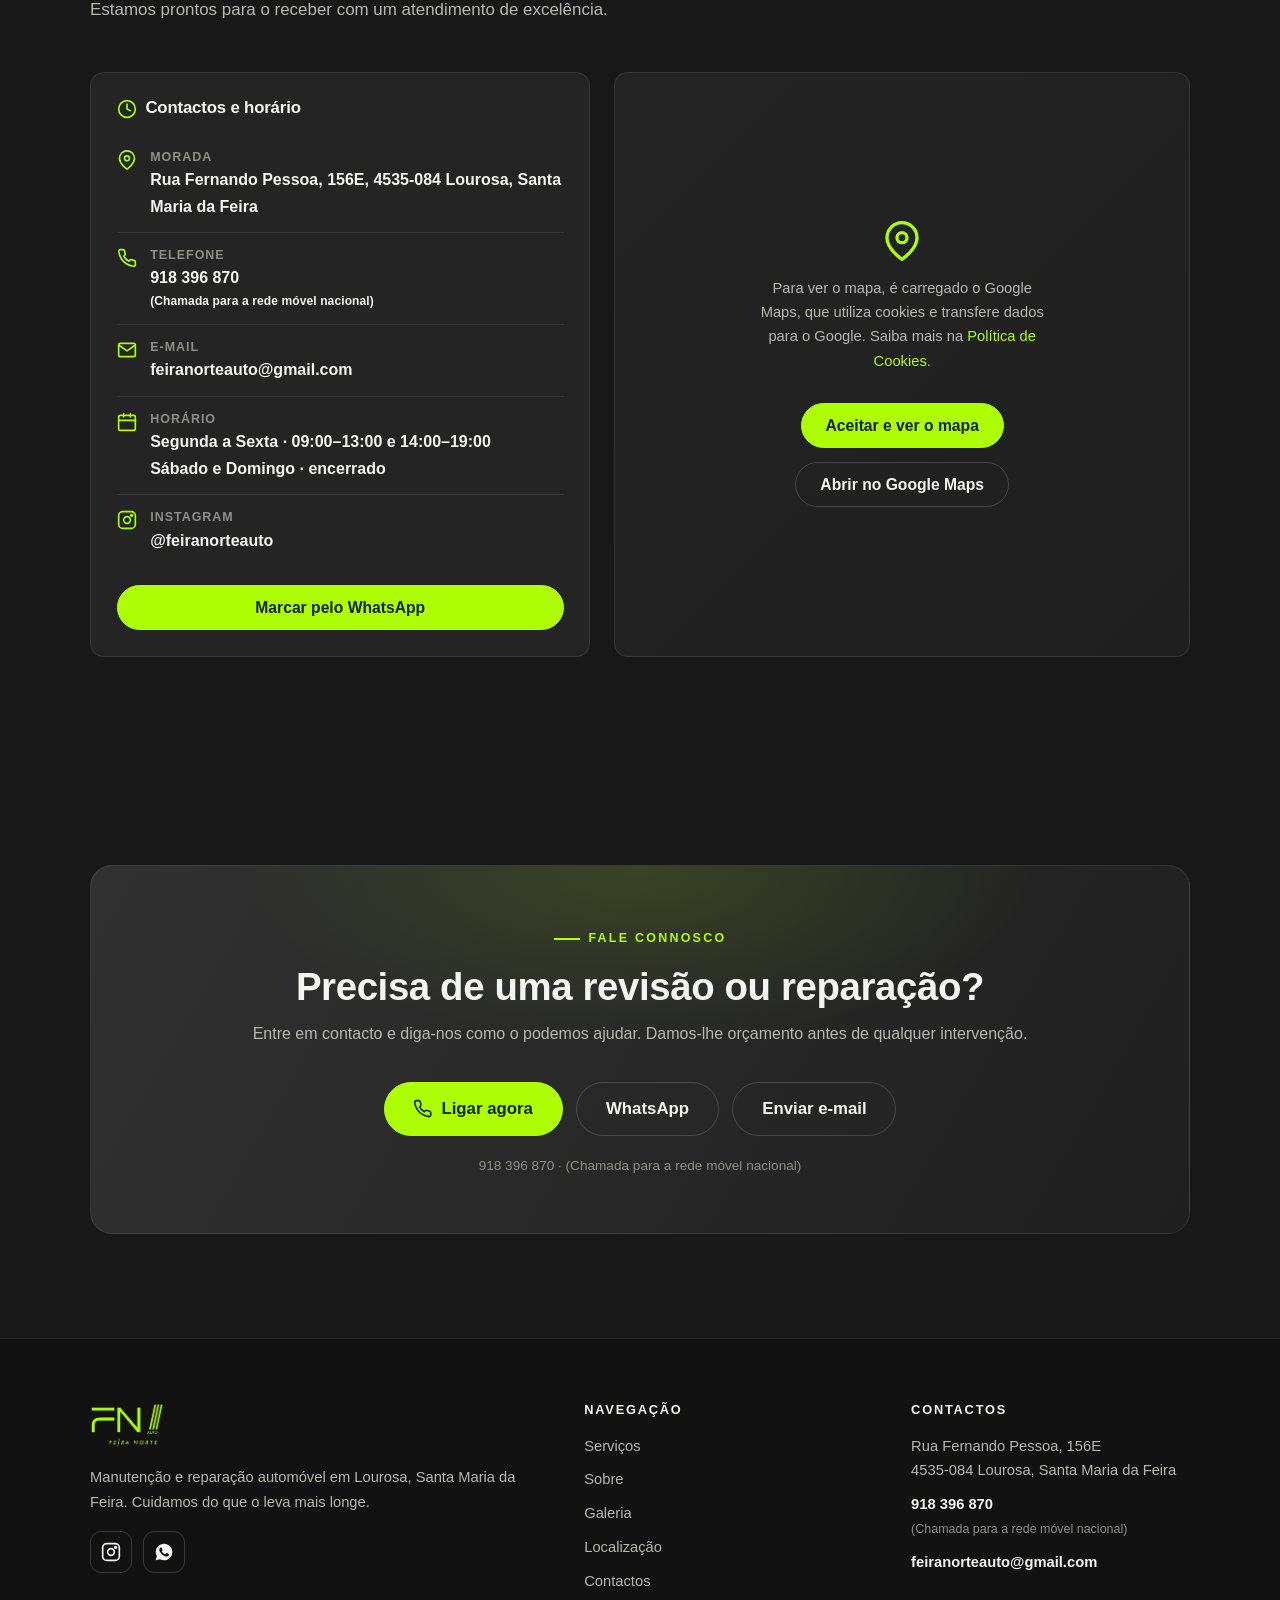
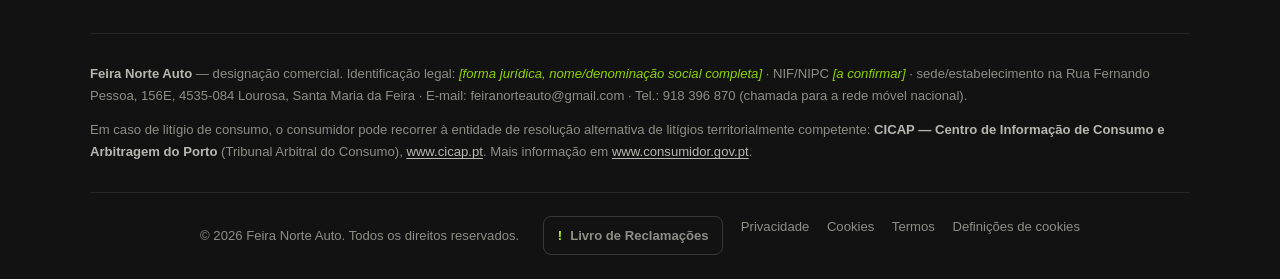
==== commit f92da04d: "Melhorias de UX e visual (feedback do cliente) - Navbar: logo maior no topo (54px) que encolhe para " ====
--- a/index.html
+++ b/index.html
@@ -33,7 +33,7 @@
   <link rel="manifest" href="site.webmanifest">
 
   <link rel="preload" as="image" href="assets/img/oficina-interior.webp">
-  <link rel="stylesheet" href="assets/css/styles.css?v=1">
+  <link rel="stylesheet" href="assets/css/styles.css?v=2">
 
   <script type="application/ld+json">
   {
@@ -214,8 +214,8 @@
         <div class="about__media">
           <img src="assets/img/reparacao-trabalho.webp" alt="Mecânico da Feira Norte Auto a trabalhar numa viatura no elevador, com a ordem de reparação na mão" width="592" height="1020" loading="lazy">
           <div class="about__badge">
-            <strong>FN</strong>
-            <span>Cuidamos do que o leva mais longe</span>
+            <strong>Sem surpresas</strong>
+            <span>Orçamento e explicação antes de qualquer intervenção</span>
           </div>
         </div>
         <div class="about__body">
@@ -317,7 +317,7 @@
 
             <div class="info-row">
               <svg viewBox="0 0 24 24" fill="none" stroke="currentColor" stroke-width="2" stroke-linecap="round" stroke-linejoin="round" aria-hidden="true"><path d="M22 16.92v3a2 2 0 0 1-2.18 2 19.79 19.79 0 0 1-8.63-3.07 19.5 19.5 0 0 1-6-6 19.79 19.79 0 0 1-3.07-8.67A2 2 0 0 1 4.11 2h3a2 2 0 0 1 2 1.72c.13.96.36 1.9.7 2.81a2 2 0 0 1-.45 2.11L8.09 9.91a16 16 0 0 0 6 6l1.27-1.27a2 2 0 0 1 2.11-.45c.9.34 1.85.57 2.81.7A2 2 0 0 1 22 16.92z"/></svg>
-              <span><span class="lbl">Telefone</span><a href="tel:+351918396870">918 396 870</a><span class="call-cost">Chamada para a rede móvel nacional</span></span>
+              <span><span class="lbl">Telefone</span><a href="tel:+351918396870">918 396 870</a><span class="call-cost">(Chamada para a rede móvel nacional)</span></span>
             </div>
 
             <div class="info-row">
@@ -365,7 +365,7 @@
             <a class="btn btn--ghost btn--lg" href="https://wa.me/351918396870" target="_blank" rel="noopener">WhatsApp</a>
             <a class="btn btn--ghost btn--lg" href="mailto:feiranorteauto@gmail.com">Enviar e-mail</a>
           </div>
-          <p style="margin-top:1.2rem;font-size:0.85rem;color:var(--muted-2)">918 396 870 · Chamada para a rede móvel nacional</p>
+          <p style="margin-top:1.2rem;font-size:0.85rem;color:var(--muted-2)">918 396 870 · (Chamada para a rede móvel nacional)</p>
         </div>
       </div>
     </section>
@@ -402,7 +402,7 @@
         <div class="footer-col footer-contact">
           <h3>Contactos</h3>
           <div>Rua Fernando Pessoa, 156E<br>4535-084 Lourosa, Santa Maria da Feira</div>
-          <div><a href="tel:+351918396870">918 396 870</a><br><span style="font-size:0.78rem;color:var(--muted-2)">Chamada para a rede móvel nacional</span></div>
+          <div><a href="tel:+351918396870">918 396 870</a><br><span style="font-size:0.78rem;color:var(--muted-2)">(Chamada para a rede móvel nacional)</span></div>
           <div><a href="mailto:feiranorteauto@gmail.com">feiranorteauto@gmail.com</a></div>
         </div>
       </div>
--- a/assets/css/styles.css
+++ b/assets/css/styles.css
@@ -197,7 +197,8 @@
   min-height: 72px;
 }
 .brand { display: inline-flex; align-items: center; gap: 0.7rem; }
-.brand img { height: 42px; width: auto; }
+.brand img { height: 54px; width: auto; transition: height 0.25s var(--ease); }
+.site-header.scrolled .brand img { height: 40px; }
 .brand:hover { color: var(--text); }
 
 .nav__links {
@@ -496,7 +497,7 @@
   grid-template-columns: 1.6fr 1fr 1fr;
   gap: clamp(1.8rem, 4vw, 3rem);
 }
-.footer-grid img { height: 46px; margin-bottom: 1rem; }
+.footer-grid img { height: 46px; width: auto; margin-bottom: 1rem; }
 .footer-col h3 {
   font-size: 0.8rem; text-transform: uppercase; letter-spacing: 0.14em;
   color: var(--text); margin-bottom: 1rem; font-weight: 700;
@@ -531,12 +532,12 @@
 
 .footer-bottom {
   display: flex; flex-wrap: wrap; gap: 0.8rem 1.5rem;
-  justify-content: space-between; align-items: center;
+  justify-content: center; align-items: center; text-align: center;
   margin-top: 1.8rem; padding-top: 1.4rem;
   border-top: 1px solid var(--line);
   font-size: 0.82rem; color: var(--muted-2);
 }
-.footer-bottom nav { display: flex; flex-wrap: wrap; gap: 0.4rem 1.1rem; }
+.footer-bottom nav { display: flex; flex-wrap: wrap; gap: 0.4rem 1.1rem; justify-content: center; }
 .footer-bottom a { color: var(--muted-2); }
 .footer-bottom a:hover { color: var(--accent); }
 
@@ -615,7 +616,7 @@
 }
 
 @media (max-width: 880px) {
-  .nav__links, .nav__phone { display: none; }
+  .nav__links, .nav__cta { display: none; }
   .nav__toggle { display: inline-flex; }
 
   /* anchored to the header (which is the containing block because of its
@@ -633,7 +634,7 @@
     flex-direction: column;
     align-items: stretch;
     gap: 0.2rem;
-    padding: 1.2rem var(--gutter) 2rem;
+    padding: 1.2rem var(--gutter) calc(2.5rem + env(safe-area-inset-bottom, 0px));
     overflow-y: auto;
     border-top: 1px solid var(--line);
   }
@@ -645,7 +646,7 @@
 
 @media (max-width: 720px) {
   .footer-grid { grid-template-columns: 1fr; gap: 2rem; }
-  .footer-bottom { justify-content: flex-start; }
+  .footer-bottom { justify-content: center; }
   .about__badge { position: static; margin-top: 1rem; max-width: none; }
   .hero__meta { gap: 1rem 1.5rem; }
 }
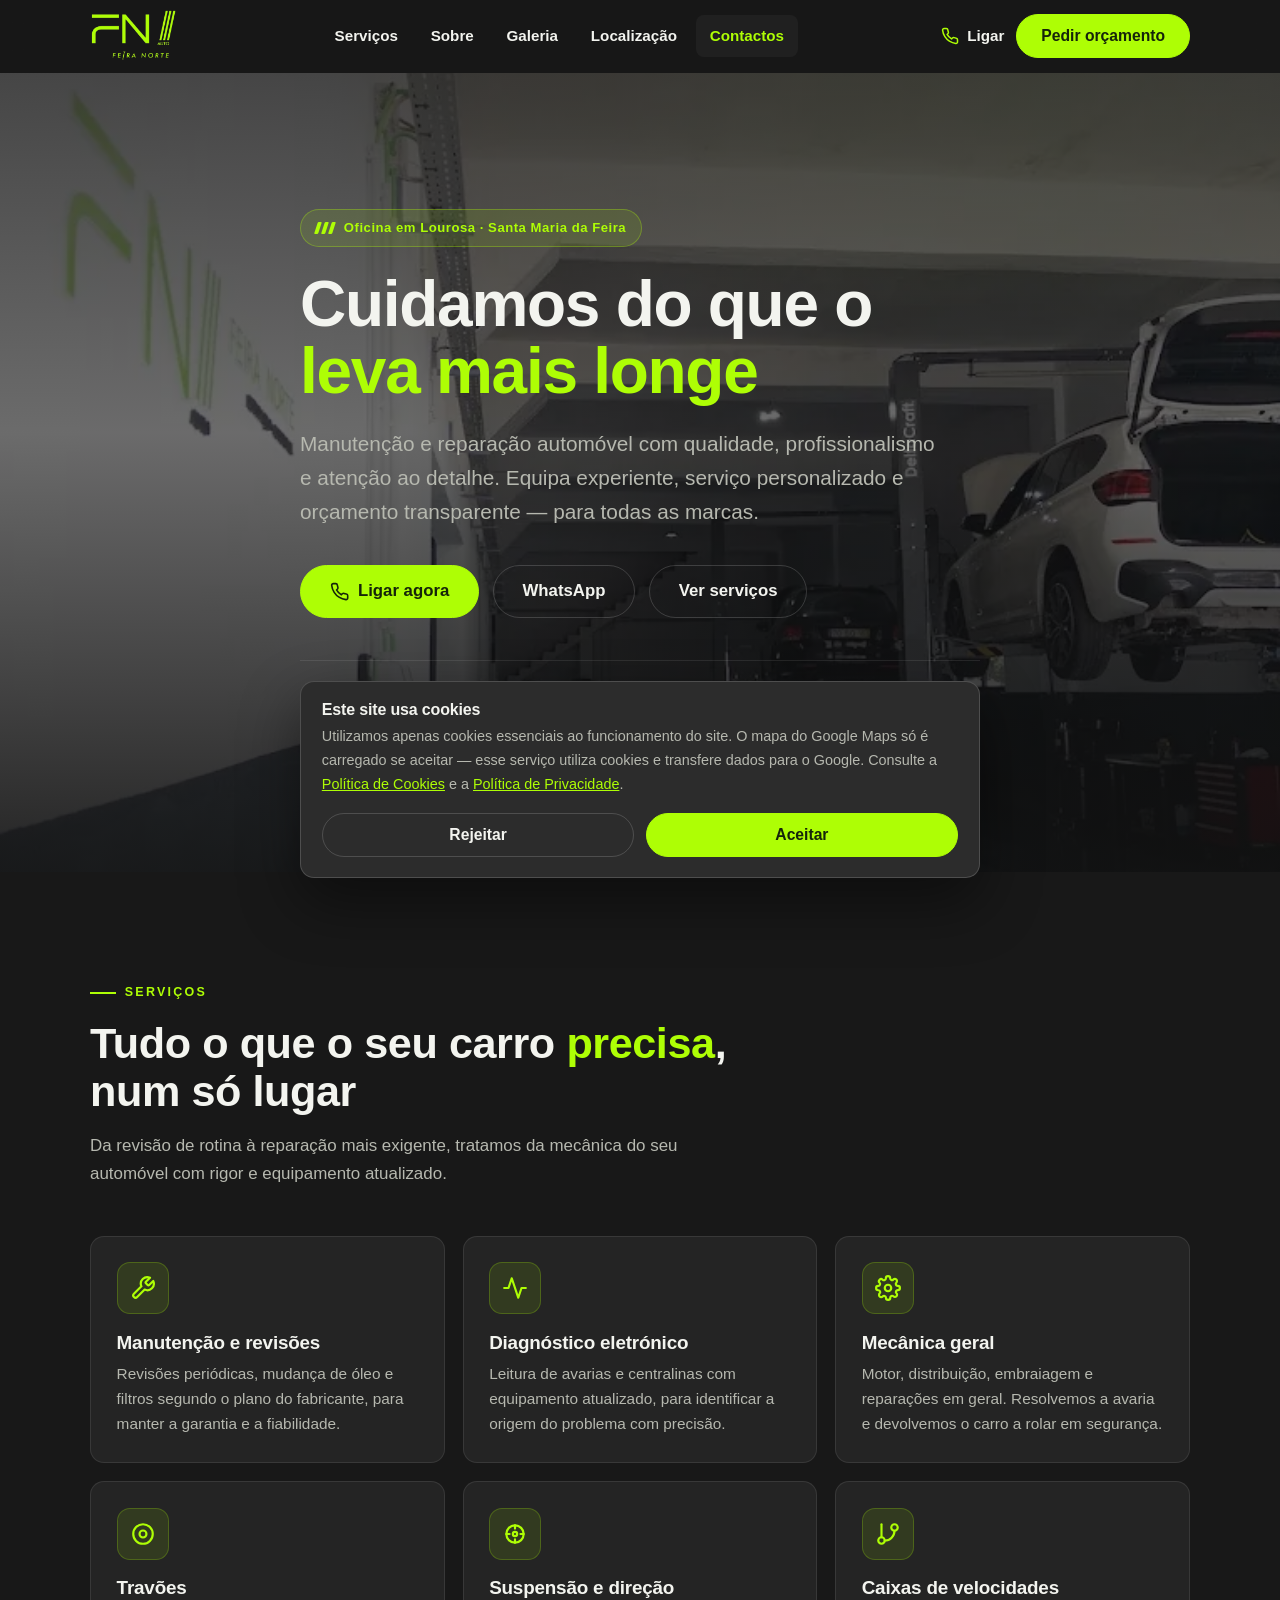
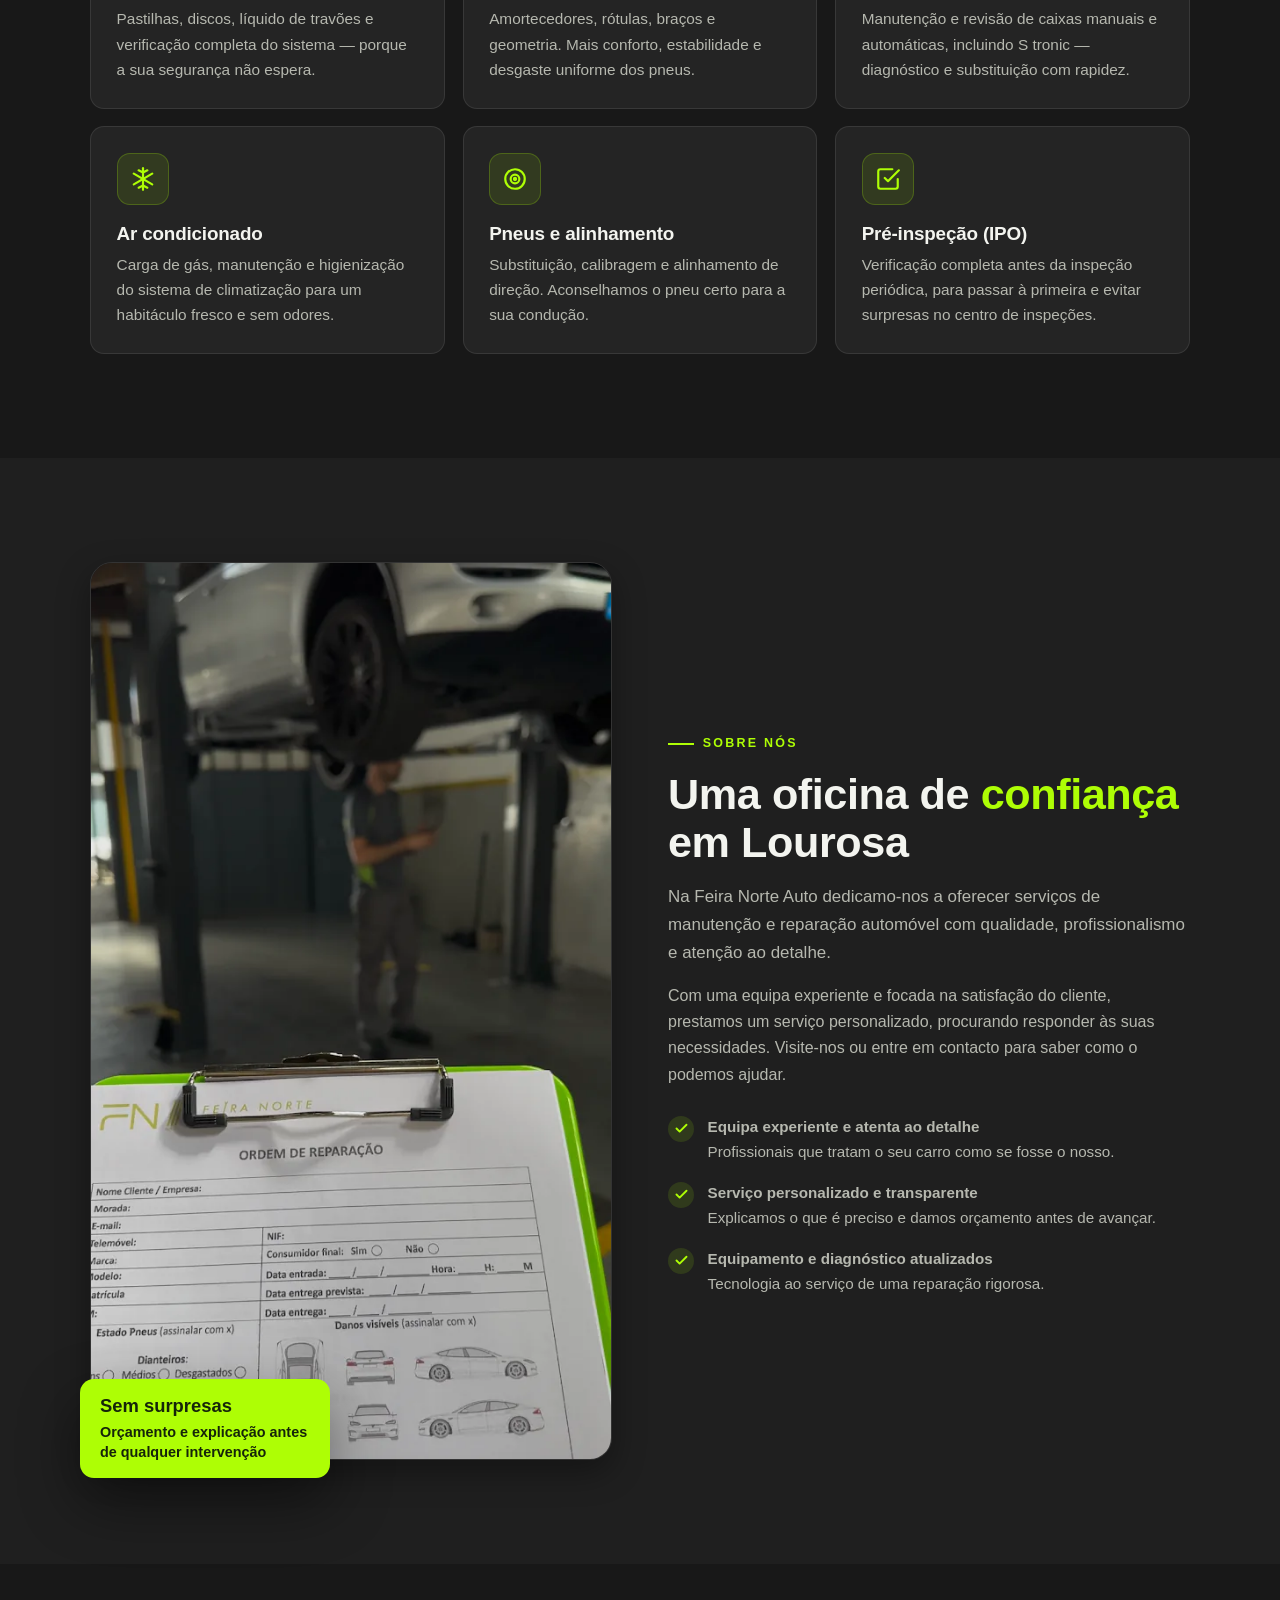
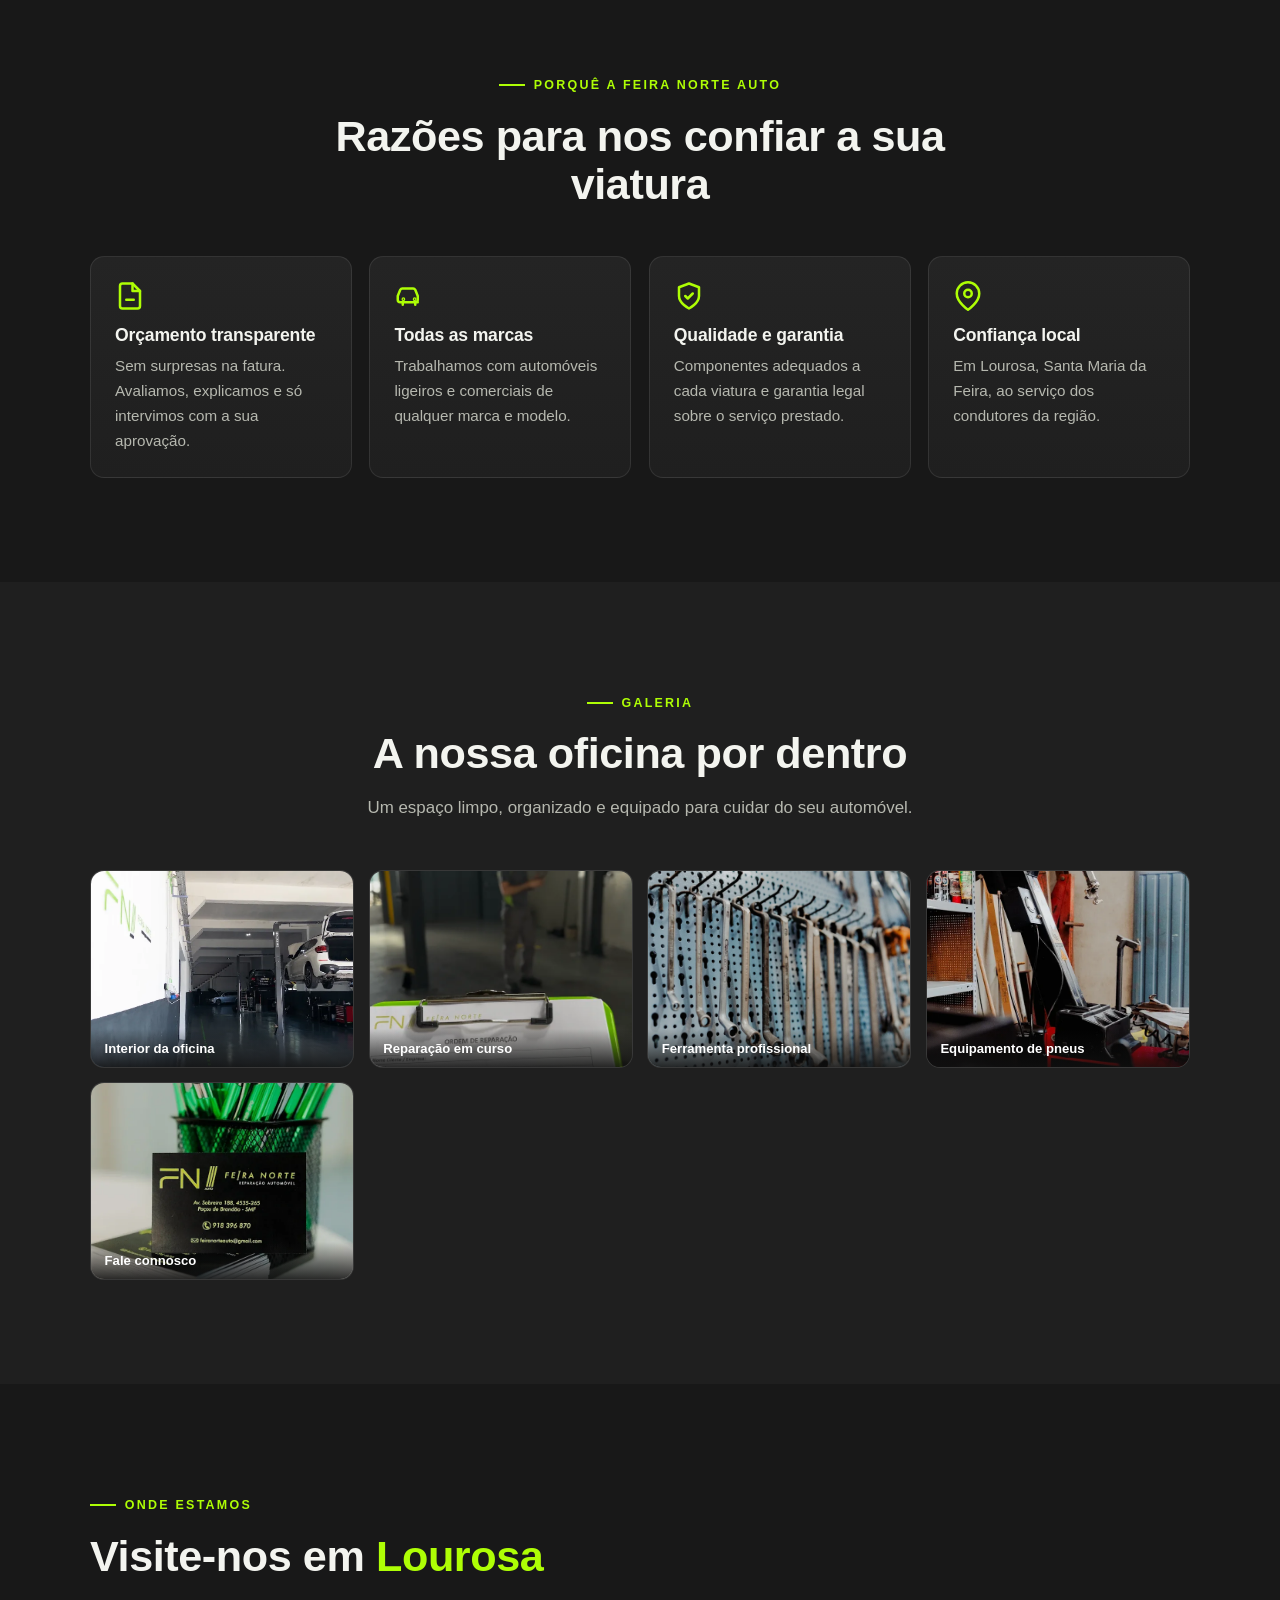
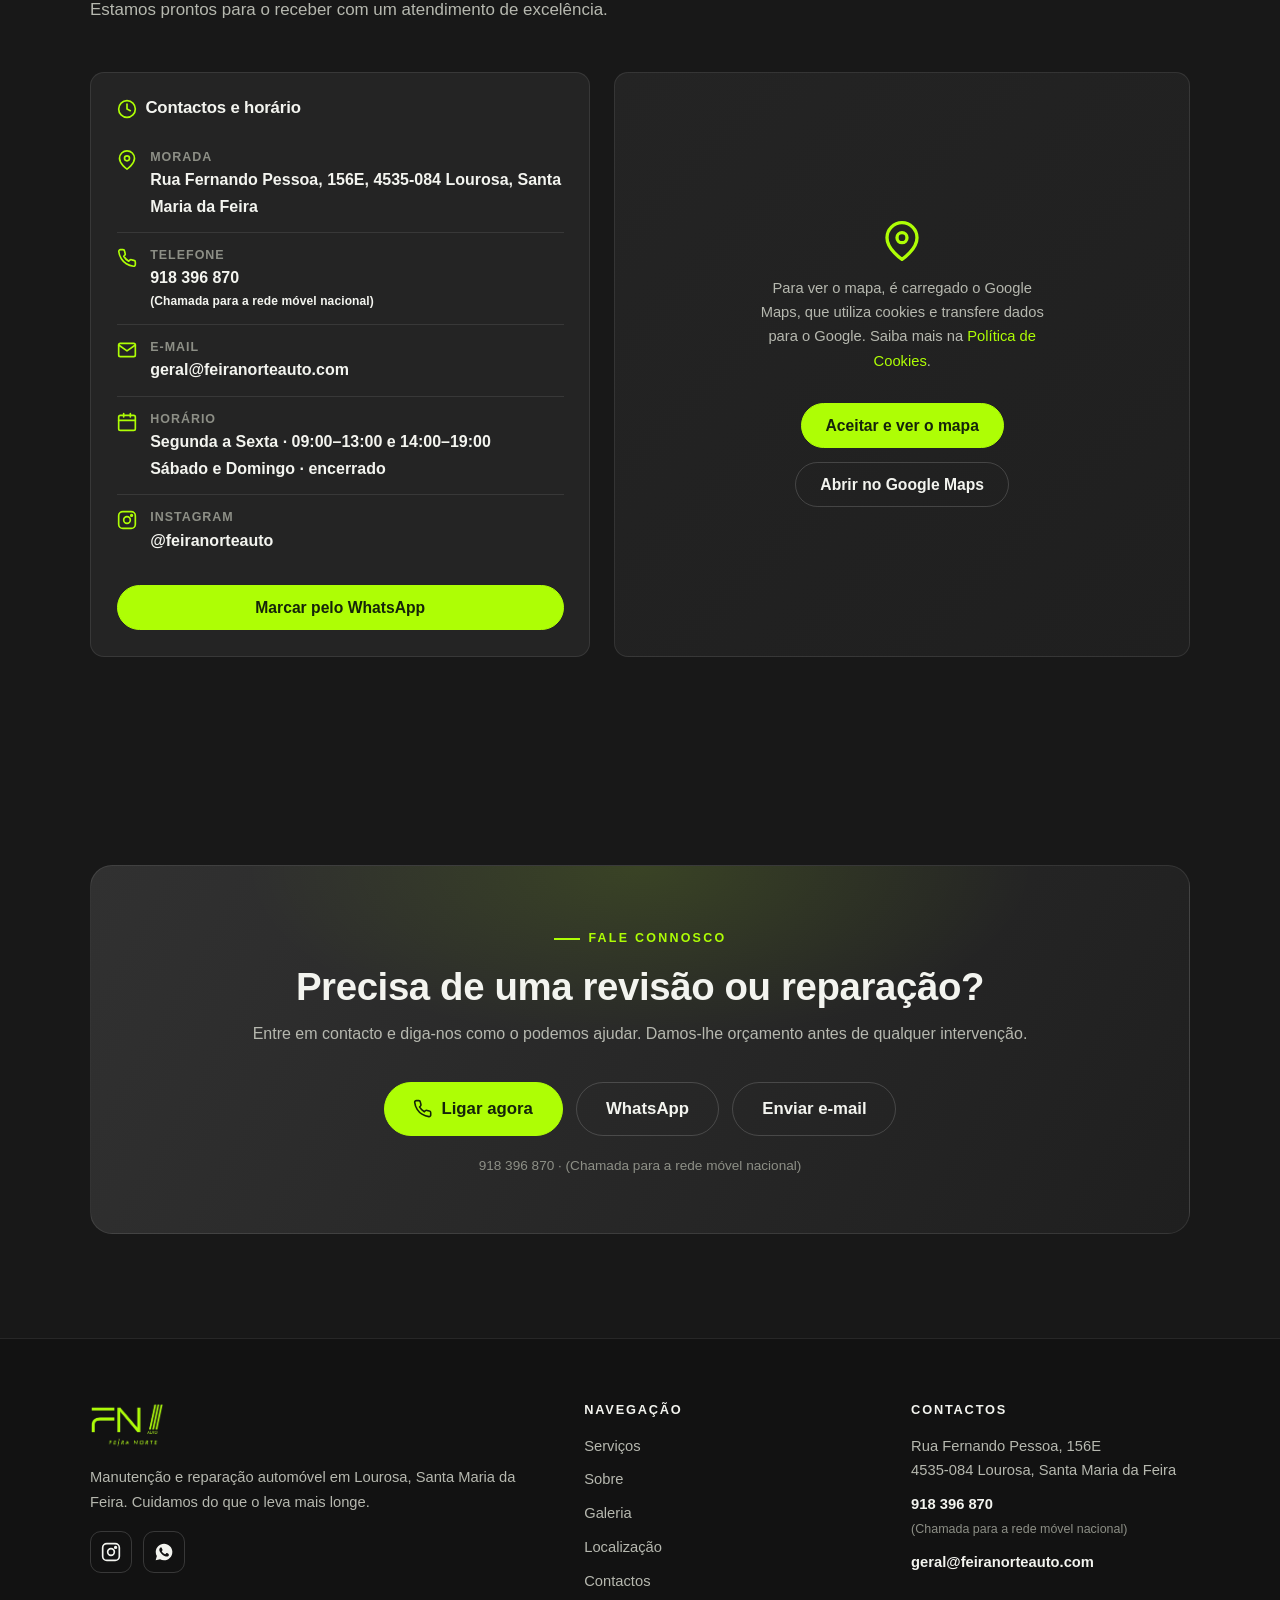
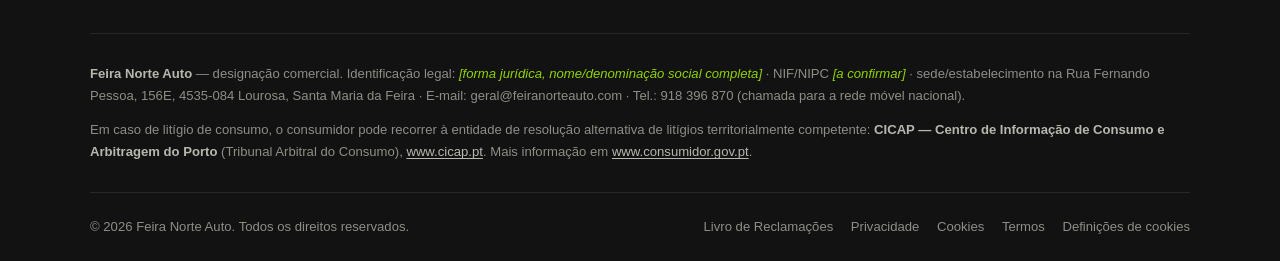
==== commit 98656970: "Ajustes de UI + novo email + rodapé (feedback do cliente) - Menu mobile: letras a branco, com hover/" ====
--- a/index.html
+++ b/index.html
@@ -33,7 +33,7 @@
   <link rel="manifest" href="site.webmanifest">
 
   <link rel="preload" as="image" href="assets/img/oficina-interior.webp">
-  <link rel="stylesheet" href="assets/css/styles.css?v=2">
+  <link rel="stylesheet" href="assets/css/styles.css?v=3">
 
   <script type="application/ld+json">
   {
@@ -45,7 +45,7 @@
     "logo": "https://renatovalente5.github.io/FeiraNorteAuto/assets/img/logo.png",
     "url": "https://renatovalente5.github.io/FeiraNorteAuto/",
     "telephone": "+351918396870",
-    "email": "feiranorteauto@gmail.com",
+    "email": "geral@feiranorteauto.com",
     "slogan": "Cuidamos do que o leva mais longe",
     "priceRange": "€€",
     "currenciesAccepted": "EUR",
@@ -322,7 +322,7 @@
 
             <div class="info-row">
               <svg viewBox="0 0 24 24" fill="none" stroke="currentColor" stroke-width="2" stroke-linecap="round" stroke-linejoin="round" aria-hidden="true"><path d="M4 4h16a2 2 0 0 1 2 2v12a2 2 0 0 1-2 2H4a2 2 0 0 1-2-2V6a2 2 0 0 1 2-2z"/><polyline points="22,6 12,13 2,6"/></svg>
-              <span><span class="lbl">E-mail</span><a href="mailto:feiranorteauto@gmail.com">feiranorteauto@gmail.com</a></span>
+              <span><span class="lbl">E-mail</span><a href="mailto:geral@feiranorteauto.com">geral@feiranorteauto.com</a></span>
             </div>
 
             <div class="info-row">
@@ -363,7 +363,7 @@
               Ligar agora
             </a>
             <a class="btn btn--ghost btn--lg" href="https://wa.me/351918396870" target="_blank" rel="noopener">WhatsApp</a>
-            <a class="btn btn--ghost btn--lg" href="mailto:feiranorteauto@gmail.com">Enviar e-mail</a>
+            <a class="btn btn--ghost btn--lg" href="mailto:geral@feiranorteauto.com">Enviar e-mail</a>
           </div>
           <p style="margin-top:1.2rem;font-size:0.85rem;color:var(--muted-2)">918 396 870 · (Chamada para a rede móvel nacional)</p>
         </div>
@@ -403,20 +403,20 @@
           <h3>Contactos</h3>
           <div>Rua Fernando Pessoa, 156E<br>4535-084 Lourosa, Santa Maria da Feira</div>
           <div><a href="tel:+351918396870">918 396 870</a><br><span style="font-size:0.78rem;color:var(--muted-2)">(Chamada para a rede móvel nacional)</span></div>
-          <div><a href="mailto:feiranorteauto@gmail.com">feiranorteauto@gmail.com</a></div>
+          <div><a href="mailto:geral@feiranorteauto.com">geral@feiranorteauto.com</a></div>
         </div>
       </div>
 
       <!-- Identificação legal (DL 7/2004 art. 10.º) — PLACEHOLDERS a confirmar pelo cliente -->
       <div class="legal-block">
-        <p><strong>Feira Norte Auto</strong> — designação comercial. Identificação legal: <span class="placeholder">[forma jurídica, nome/denominação social completa]</span> · NIF/NIPC <span class="placeholder">[a confirmar]</span> · sede/estabelecimento na Rua Fernando Pessoa, 156E, 4535-084 Lourosa, Santa Maria da Feira · E-mail: feiranorteauto@gmail.com · Tel.: 918 396 870 (chamada para a rede móvel nacional).</p>
+        <p><strong>Feira Norte Auto</strong> — designação comercial. Identificação legal: <span class="placeholder">[forma jurídica, nome/denominação social completa]</span> · NIF/NIPC <span class="placeholder">[a confirmar]</span> · sede/estabelecimento na Rua Fernando Pessoa, 156E, 4535-084 Lourosa, Santa Maria da Feira · E-mail: geral@feiranorteauto.com · Tel.: 918 396 870 (chamada para a rede móvel nacional).</p>
         <p>Em caso de litígio de consumo, o consumidor pode recorrer à entidade de resolução alternativa de litígios territorialmente competente: <strong>CICAP — Centro de Informação de Consumo e Arbitragem do Porto</strong> (Tribunal Arbitral do Consumo), <a href="https://www.cicap.pt" target="_blank" rel="noopener">www.cicap.pt</a>. Mais informação em <a href="https://www.consumidor.gov.pt" target="_blank" rel="noopener">www.consumidor.gov.pt</a>.</p>
       </div>
 
       <div class="footer-bottom">
         <span>© <span id="year">2026</span> Feira Norte Auto. Todos os direitos reservados.</span>
         <nav aria-label="Ligações legais">
-          <a href="https://www.livroreclamacoes.pt" target="_blank" rel="noopener" class="reclamacoes"><b>!</b> Livro de Reclamações</a>
+          <a href="https://www.livroreclamacoes.pt" target="_blank" rel="noopener">Livro de Reclamações</a>
           <a href="privacidade.html">Privacidade</a>
           <a href="cookies.html">Cookies</a>
           <a href="termos.html">Termos</a>
--- a/assets/css/styles.css
+++ b/assets/css/styles.css
@@ -350,10 +350,10 @@
   border-radius: var(--radius);
   padding: 1rem 1.25rem;
   box-shadow: var(--shadow-lg);
-  max-width: 220px;
-}
-.about__badge strong { display: block; font-size: 1.7rem; line-height: 1; }
-.about__badge span { font-size: 0.85rem; font-weight: 600; }
+  max-width: 250px;
+}
+.about__badge strong { display: block; font-size: 1.15rem; line-height: 1.2; }
+.about__badge span { display: block; font-size: 0.9rem; font-weight: 600; margin-top: 0.3rem; line-height: 1.4; }
 .feature-list { display: grid; gap: 1rem; margin-top: 1.6rem; }
 .feature-list li { display: flex; gap: 0.85rem; align-items: flex-start; }
 .feature-list .tick {
@@ -532,22 +532,15 @@
 
 .footer-bottom {
   display: flex; flex-wrap: wrap; gap: 0.8rem 1.5rem;
-  justify-content: center; align-items: center; text-align: center;
+  justify-content: space-between; align-items: center; text-align: left;
   margin-top: 1.8rem; padding-top: 1.4rem;
   border-top: 1px solid var(--line);
   font-size: 0.82rem; color: var(--muted-2);
 }
-.footer-bottom nav { display: flex; flex-wrap: wrap; gap: 0.4rem 1.1rem; justify-content: center; }
+.footer-bottom nav { display: flex; flex-wrap: wrap; gap: 0.4rem 1.1rem; justify-content: flex-end; }
 .footer-bottom a { color: var(--muted-2); }
 .footer-bottom a:hover { color: var(--accent); }
 
-.reclamacoes {
-  display: inline-flex; align-items: center; gap: 0.5rem;
-  border: 1px solid var(--line-strong); border-radius: 8px;
-  padding: 0.5rem 0.85rem; color: var(--text); font-weight: 600; font-size: 0.82rem;
-}
-.reclamacoes:hover { border-color: var(--accent); color: var(--accent); }
-.reclamacoes b { color: var(--accent); }
 
 /* ---------- Cookie banner ---------- */
 .cookiebar {
@@ -639,14 +632,17 @@
     border-top: 1px solid var(--line);
   }
   .nav__links--mobile.open { display: flex; }
-  .nav__links--mobile a { font-size: 1.15rem; padding: 0.95rem 0.5rem; border-bottom: 1px solid var(--line); border-radius: 0; }
-  .nav__links--mobile .btn { margin-top: 1.2rem; border-bottom: 0; }
+  .nav__links--mobile a:not(.btn) { font-size: 1.15rem; padding: 0.95rem 0.5rem; border-bottom: 1px solid var(--line); border-radius: 0; color: var(--text); transition: color 0.2s; }
+  .nav__links--mobile a:not(.btn):hover,
+  .nav__links--mobile a:not(.btn):active,
+  .nav__links--mobile a:not(.btn):focus-visible { color: var(--accent); }
+  .nav__links--mobile .btn { margin-top: 1.2rem; }
   body.nav-open { overflow: hidden; }
 }
 
 @media (max-width: 720px) {
   .footer-grid { grid-template-columns: 1fr; gap: 2rem; }
-  .footer-bottom { justify-content: center; }
+  .footer-bottom { justify-content: space-between; }
   .about__badge { position: static; margin-top: 1rem; max-width: none; }
   .hero__meta { gap: 1rem 1.5rem; }
 }
